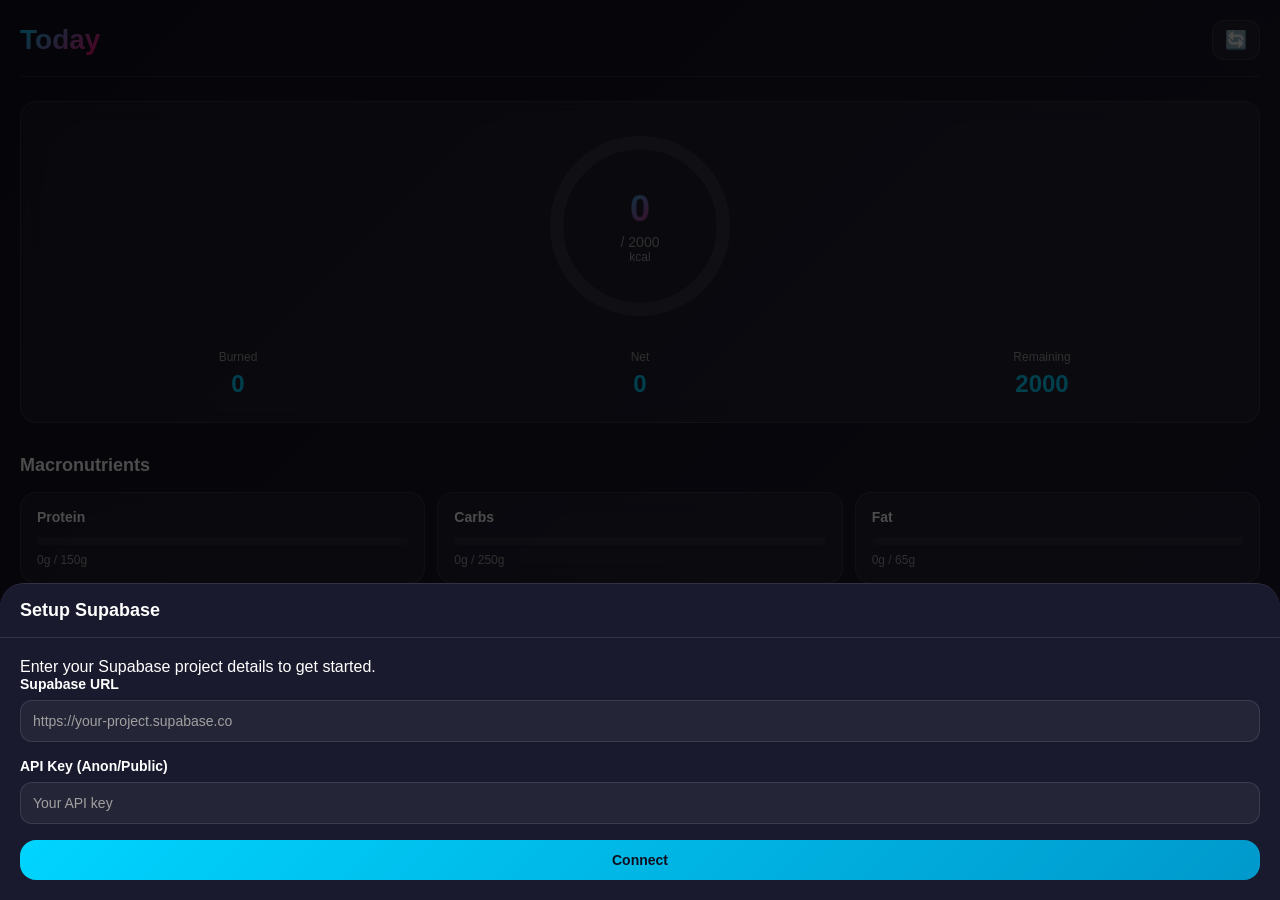
==== index.html @ e27131b3 "Intial CutLog commit" ====
<!DOCTYPE html>
<html lang="en">
<head>
    <meta charset="UTF-8">
    <meta name="viewport" content="width=device-width, initial-scale=1.0">
    <meta name="theme-color" content="#1a1a2e">
    <meta name="description" content="CutLog - Track calories, workouts, and body metrics with precision">
    <meta name="apple-mobile-web-app-capable" content="yes">
    <meta name="apple-mobile-web-app-status-bar-style" content="black-translucent">
    <meta name="apple-mobile-web-app-title" content="CutLog">
    
    <link rel="manifest" href="/manifest.json">
    <link rel="icon" type="image/x-icon" href="/assets/icons/favicon.ico">
    <link rel="apple-touch-icon" href="/assets/icons/apple-touch-icon.png">
    <link rel="stylesheet" href="/styles.css">
    
    <title>CutLog - Fitness Tracking</title>
</head>
<body>
    <div id="app" class="app-container">
        <!-- Navigation -->
        <nav class="bottom-nav">
            <button class="nav-btn active" data-page="today" aria-label="Today">
                <span class="nav-icon">📊</span>
                <span class="nav-label">Today</span>
            </button>
            <button class="nav-btn" data-page="log" aria-label="Log">
                <span class="nav-icon">➕</span>
                <span class="nav-label">Log</span>
            </button>
            <button class="nav-btn" data-page="food" aria-label="Food Library">
                <span class="nav-icon">🍎</span>
                <span class="nav-label">Food</span>
            </button>
            <button class="nav-btn" data-page="workouts" aria-label="Workouts">
                <span class="nav-icon">💪</span>
                <span class="nav-label">Workouts</span>
            </button>
            <button class="nav-btn" data-page="progress" aria-label="Progress">
                <span class="nav-icon">📈</span>
                <span class="nav-label">Progress</span>
            </button>
            <button class="nav-btn" data-page="settings" aria-label="Settings">
                <span class="nav-icon">⚙️</span>
                <span class="nav-label">Settings</span>
            </button>
        </nav>

        <!-- Main Content -->
        <main class="main-content">
            <!-- Today Page -->
            <section id="today-page" class="page active">
                <div class="page-header">
                    <h1 id="today-date" class="page-title">Today</h1>
                    <button id="sync-btn" class="sync-btn" aria-label="Sync" title="Sync with server">🔄</button>
                </div>

                <!-- Calorie Ring -->
                <div class="calorie-ring-container">
                    <div class="calorie-ring">
                        <svg viewBox="0 0 120 120" class="ring-svg">
                            <circle cx="60" cy="60" r="50" class="ring-background"></circle>
                            <circle id="calorie-ring-fill" cx="60" cy="60" r="50" class="ring-fill"></circle>
                        </svg>
                        <div class="ring-text">
                            <div id="ring-consumed" class="ring-value">0</div>
                            <div class="ring-label">/ <span id="ring-goal">2000</span></div>
                            <div class="ring-unit">kcal</div>
                        </div>
                    </div>
                    <div class="calories-info">
                        <div class="info-item">
                            <span class="info-label">Burned</span>
                            <span id="calories-burned" class="info-value">0</span>
                        </div>
                        <div class="info-item">
                            <span class="info-label">Net</span>
                            <span id="net-calories" class="info-value">0</span>
                        </div>
                        <div class="info-item">
                            <span class="info-label">Remaining</span>
                            <span id="remaining-calories" class="info-value">2000</span>
                        </div>
                    </div>
                </div>

                <!-- Macro Progress -->
                <div class="macros-section">
                    <h2 class="section-title">Macronutrients</h2>
                    <div class="macros-grid">
                        <div class="macro-card">
                            <div class="macro-name">Protein</div>
                            <div class="macro-bar">
                                <div id="protein-bar" class="macro-fill" style="--macro-color: #FF6B6B; width: 0%"></div>
                            </div>
                            <div class="macro-text">
                                <span id="protein-current">0</span>g / <span id="protein-goal">150</span>g
                            </div>
                        </div>
                        <div class="macro-card">
                            <div class="macro-name">Carbs</div>
                            <div class="macro-bar">
                                <div id="carbs-bar" class="macro-fill" style="--macro-color: #4ECDC4; width: 0%"></div>
                            </div>
                            <div class="macro-text">
                                <span id="carbs-current">0</span>g / <span id="carbs-goal">250</span>g
                            </div>
                        </div>
                        <div class="macro-card">
                            <div class="macro-name">Fat</div>
                            <div class="macro-bar">
                                <div id="fat-bar" class="macro-fill" style="--macro-color: #FFE66D; width: 0%"></div>
                            </div>
                            <div class="macro-text">
                                <span id="fat-current">0</span>g / <span id="fat-goal">65</span>g
                            </div>
                        </div>
                    </div>
                </div>

                <!-- Food Log -->
                <div class="logs-section">
                    <div class="section-header">
                        <h2 class="section-title">Food Log</h2>
                        <button class="btn-secondary" id="add-food-btn">+ Add Food</button>
                    </div>
                    <div id="food-logs-container" class="logs-container">
                        <p class="empty-state">No food logged yet</p>
                    </div>
                </div>

                <!-- Workout Log -->
                <div class="logs-section">
                    <div class="section-header">
                        <h2 class="section-title">Workout Log</h2>
                        <button class="btn-secondary" id="add-workout-btn">+ Log Workout</button>
                    </div>
                    <div id="workout-logs-container" class="logs-container">
                        <p class="empty-state">No workouts logged yet</p>
                    </div>
                </div>
            </section>

            <!-- Log Page -->
            <section id="log-page" class="page">
                <div class="page-header">
                    <h1 class="page-title">Log Entry</h1>
                </div>

                <div class="log-tabs">
                    <button class="tab-btn active" data-tab="food-log">Food</button>
                    <button class="tab-btn" data-tab="workout-log">Workout</button>
                </div>

                <!-- Food Log Tab -->
                <div id="food-log" class="tab-content active">
                    <form id="food-log-form" class="form">
                        <div class="form-group">
                            <label for="log-food-select">Select Food</label>
                            <button type="button" id="food-search-btn" class="btn-primary">Search & Select</button>
                        </div>
                        <div id="selected-food-info" style="display: none;" class="food-info-card">
                            <div id="selected-food-name"></div>
                            <div id="selected-food-unit"></div>
                        </div>
                        <div class="form-group">
                            <label for="log-food-quantity">Quantity</label>
                            <input type="number" id="log-food-quantity" step="0.1" placeholder="e.g., 100" required>
                        </div>
                        <div class="form-group">
                            <label for="log-meal-type">Meal Type</label>
                            <select id="log-meal-type" required>
                                <option value="breakfast">Breakfast</option>
                                <option value="lunch">Lunch</option>
                                <option value="snack">Snack</option>
                                <option value="dinner">Dinner</option>
                            </select>
                        </div>
                        <div class="form-group">
                            <label for="log-food-date">Date</label>
                            <input type="date" id="log-food-date" required>
                        </div>
                        <button type="submit" class="btn-primary">Log Food</button>
                    </form>
                </div>

                <!-- Workout Log Tab -->
                <div id="workout-log" class="tab-content">
                    <form id="workout-log-form" class="form">
                        <div class="form-group">
                            <label for="log-workout-type">Workout Type</label>
                            <select id="log-workout-type" required>
                                <option value="">Select Type</option>
                                <option value="gym">Gym</option>
                                <option value="running">Running</option>
                                <option value="cardio">Cardio</option>
                            </select>
                        </div>
                        <div class="form-group" id="gym-subtype-group" style="display: none;">
                            <label for="log-gym-subtype">Gym Type</label>
                            <select id="log-gym-subtype">
                                <option value="push">Push</option>
                                <option value="pull">Pull</option>
                                <option value="legs">Legs</option>
                                <option value="upper">Upper</option>
                                <option value="lower">Lower</option>
                                <option value="full">Full Body</option>
                                <option value="core">Core</option>
                            </select>
                        </div>
                        <div class="form-group" id="running-distance-group" style="display: none;">
                            <label for="log-running-distance">Distance (km)</label>
                            <input type="number" id="log-running-distance" step="0.1" placeholder="e.g., 5">
                        </div>
                        <div class="form-group" id="cardio-type-group" style="display: none;">
                            <label for="log-cardio-type">Cardio Type</label>
                            <select id="log-cardio-type">
                                <option value="treadmill">Treadmill</option>
                                <option value="cycling">Cycling</option>
                                <option value="sports">Sports</option>
                                <option value="walking">Walking</option>
                            </select>
                        </div>
                        <div class="form-group">
                            <label for="log-workout-duration">Duration (minutes)</label>
                            <input type="number" id="log-workout-duration" min="1" placeholder="e.g., 60" required>
                        </div>
                        <div class="form-group">
                            <label for="log-workout-calories">Calories Burned (optional)</label>
                            <input type="number" id="log-workout-calories" step="1" placeholder="Leave blank for estimate">
                            <small class="form-hint">Leave empty to auto-estimate</small>
                        </div>
                        <div class="form-group">
                            <label for="log-workout-date">Date</label>
                            <input type="date" id="log-workout-date" required>
                        </div>
                        <div class="form-group">
                            <label for="log-workout-notes">Notes (optional)</label>
                            <textarea id="log-workout-notes" placeholder="Add notes..."></textarea>
                        </div>
                        <button type="submit" class="btn-primary">Log Workout</button>
                    </form>
                </div>
            </section>

            <!-- Food Library Page -->
            <section id="food-page" class="page">
                <div class="page-header">
                    <h1 class="page-title">Food Library</h1>
                </div>

                <div class="food-actions">
                    <input type="text" id="food-search" class="search-input" placeholder="Search foods...">
                    <select id="food-category-filter" class="filter-select">
                        <option value="">All Categories</option>
                    </select>
                    <button class="btn-secondary" id="add-food-item-btn">+ Add Food</button>
                    <button class="btn-secondary" id="import-csv-btn">📥 Import CSV</button>
                </div>

                <div id="food-library-container" class="food-library">
                    <p class="empty-state">No foods found</p>
                </div>
            </section>

            <!-- Workouts Page -->
            <section id="workouts-page" class="page">
                <div class="page-header">
                    <h1 class="page-title">Workout History</h1>
                </div>

                <div class="workout-filters">
                    <input type="date" id="workout-date-filter" class="date-input">
                    <select id="workout-type-filter" class="filter-select">
                        <option value="">All Types</option>
                        <option value="gym">Gym</option>
                        <option value="running">Running</option>
                        <option value="cardio">Cardio</option>
                    </select>
                </div>

                <div id="workout-history-container" class="logs-container">
                    <p class="empty-state">No workouts found</p>
                </div>
            </section>

            <!-- Progress Page -->
            <section id="progress-page" class="page">
                <div class="page-header">
                    <h1 class="page-title">Progress</h1>
                </div>

                <div class="tabs">
                    <button class="tab-btn active" data-tab="weight-tab">Weight</button>
                    <button class="tab-btn" data-tab="metrics-tab">Metrics</button>
                    <button class="tab-btn" data-tab="stats-tab">Stats</button>
                </div>

                <!-- Weight Tab -->
                <div id="weight-tab" class="tab-content active">
                    <div class="metrics-form">
                        <h3>Log Weight</h3>
                        <input type="date" id="weight-date" required>
                        <input type="number" id="weight-value" step="0.1" placeholder="Weight (kg)" required>
                        <button class="btn-primary" id="log-weight-btn">Log Weight</button>
                    </div>
                    <div id="weight-chart-container" style="margin-top: 20px;">
                        <canvas id="weight-chart"></canvas>
                    </div>
                    <div id="weight-stats" class="stats-grid"></div>
                </div>

                <!-- Metrics Tab -->
                <div id="metrics-tab" class="tab-content">
                    <div class="metrics-form">
                        <h3>Log Waist</h3>
                        <input type="date" id="waist-date" required>
                        <input type="number" id="waist-value" step="0.1" placeholder="Waist (cm)" required>
                        <button class="btn-primary" id="log-waist-btn">Log Waist</button>
                    </div>
                    <div id="waist-chart-container" style="margin-top: 20px;">
                        <canvas id="waist-chart"></canvas>
                    </div>
                    <div id="waist-stats" class="stats-grid"></div>
                </div>

                <!-- Stats Tab -->
                <div id="stats-tab" class="tab-content">
                    <div class="stats-summary">
                        <div id="overall-stats" class="stats-grid"></div>
                    </div>
                </div>
            </section>

            <!-- Settings Page -->
            <section id="settings-page" class="page">
                <div class="page-header">
                    <h1 class="page-title">Settings</h1>
                </div>

                <div class="settings-sections">
                    <!-- Profile Section -->
                    <div class="settings-section">
                        <h2 class="section-title">Profile</h2>
                        <form id="profile-form" class="form">
                            <div class="form-group">
                                <label for="profile-age">Age</label>
                                <input type="number" id="profile-age" min="1" max="150" required>
                            </div>
                            <div class="form-group">
                                <label for="profile-gender">Gender</label>
                                <select id="profile-gender" required>
                                    <option value="male">Male</option>
                                    <option value="female">Female</option>
                                    <option value="other">Other</option>
                                </select>
                            </div>
                            <div class="form-group">
                                <label for="profile-height">Height (cm)</label>
                                <input type="number" id="profile-height" step="0.1" required>
                            </div>
                            <div class="form-group">
                                <label for="profile-weight">Weight (kg)</label>
                                <input type="number" id="profile-weight" step="0.1" required>
                            </div>
                            <div class="form-group">
                                <label for="profile-activity">Activity Level</label>
                                <select id="profile-activity" required>
                                    <option value="sedentary">Sedentary (little or no exercise)</option>
                                    <option value="light">Light (1-3 days/week)</option>
                                    <option value="moderate">Moderate (3-5 days/week)</option>
                                    <option value="active">Active (6-7 days/week)</option>
                                    <option value="veryactive">Very Active (intense daily)</option>
                                </select>
                            </div>
                            <div class="form-group">
                                <label for="profile-target-weight">Target Weight (kg)</label>
                                <input type="number" id="profile-target-weight" step="0.1" required>
                            </div>
                            <button type="submit" class="btn-primary">Save Profile</button>
                        </form>
                    </div>

                    <!-- Goals Section -->
                    <div class="settings-section">
                        <h2 class="section-title">Calorie & Macro Goals</h2>
                        <div id="bmr-tdee-info" class="info-card"></div>
                        <form id="goals-form" class="form">
                            <div class="form-group">
                                <label for="goal-calorie">Daily Calorie Goal</label>
                                <input type="number" id="goal-calorie" min="500" required>
                            </div>
                            <div class="form-group">
                                <label for="goal-protein">Protein Goal (g)</label>
                                <input type="number" id="goal-protein" min="0" required>
                            </div>
                            <div class="form-group">
                                <label for="goal-carbs">Carbs Goal (g)</label>
                                <input type="number" id="goal-carbs" min="0" required>
                            </div>
                            <div class="form-group">
                                <label for="goal-fat">Fat Goal (g)</label>
                                <input type="number" id="goal-fat" min="0" required>
                            </div>
                            <button type="submit" class="btn-primary">Save Goals</button>
                        </form>
                    </div>

                    <!-- Data Management -->
                    <div class="settings-section">
                        <h2 class="section-title">Data Management</h2>
                        <div class="action-group">
                            <button class="btn-secondary" id="export-json-btn">📥 Export as JSON</button>
                            <button class="btn-secondary" id="export-csv-btn">📥 Export as CSV</button>
                            <button class="btn-secondary" id="clear-data-btn">🗑️ Clear All Data</button>
                        </div>
                    </div>

                    <!-- App Info -->
                    <div class="settings-section">
                        <h2 class="section-title">About</h2>
                        <div class="info-card">
                            <p><strong>CutLog v1.0</strong></p>
                            <p>Track calories, workouts, and body metrics with precision.</p>
                            <p>Last synced: <span id="last-sync-time">Never</span></p>
                            <p>Storage: <span id="storage-status">Online</span></p>
                        </div>
                    </div>
                </div>
            </section>
        </main>
    </div>

    <!-- Modals -->
    <div id="food-search-modal" class="modal" style="display: none;">
        <div class="modal-content">
            <div class="modal-header">
                <h2>Search Food Library</h2>
                <button class="modal-close">&times;</button>
            </div>
            <div class="modal-body">
                <input type="text" id="modal-food-search" class="search-input" placeholder="Search foods...">
                <select id="modal-food-category" class="filter-select">
                    <option value="">All Categories</option>
                </select>
                <div id="modal-food-results" class="food-list"></div>
            </div>
        </div>
    </div>

    <div id="add-food-modal" class="modal" style="display: none;">
        <div class="modal-content">
            <div class="modal-header">
                <h2>Add New Food</h2>
                <button class="modal-close">&times;</button>
            </div>
            <div class="modal-body">
                <form id="add-food-form" class="form">
                    <div class="form-group">
                        <label for="add-food-name">Food Name</label>
                        <input type="text" id="add-food-name" required>
                    </div>
                    <div class="form-group">
                        <label for="add-food-category">Category</label>
                        <input type="text" id="add-food-category" placeholder="e.g., Dairy">
                    </div>
                    <div class="form-group">
                        <label for="add-food-unit">Unit Type</label>
                        <select id="add-food-unit" required>
                            <option value="g">Grams (g)</option>
                            <option value="ml">Milliliters (ml)</option>
                            <option value="piece">Piece</option>
                        </select>
                    </div>
                    <div class="form-group">
                        <label for="add-food-base-value">Base Unit Value</label>
                        <input type="number" id="add-food-base-value" step="1" value="100" required>
                    </div>
                    <div class="form-group">
                        <label for="add-food-calories">Calories</label>
                        <input type="number" id="add-food-calories" step="0.1" required>
                    </div>
                    <div class="form-group">
                        <label for="add-food-protein">Protein (g)</label>
                        <input type="number" id="add-food-protein" step="0.1" required>
                    </div>
                    <div class="form-group">
                        <label for="add-food-carbs">Carbs (g)</label>
                        <input type="number" id="add-food-carbs" step="0.1" required>
                    </div>
                    <div class="form-group">
                        <label for="add-food-fat">Fat (g)</label>
                        <input type="number" id="add-food-fat" step="0.1" required>
                    </div>
                    <button type="submit" class="btn-primary">Add Food</button>
                </form>
            </div>
        </div>
    </div>

    <div id="edit-food-modal" class="modal" style="display: none;">
        <div class="modal-content">
            <div class="modal-header">
                <h2>Edit Food</h2>
                <button class="modal-close">&times;</button>
            </div>
            <div class="modal-body">
                <form id="edit-food-form" class="form">
                    <input type="hidden" id="edit-food-id">
                    <div class="form-group">
                        <label for="edit-food-name">Food Name</label>
                        <input type="text" id="edit-food-name" required>
                    </div>
                    <div class="form-group">
                        <label for="edit-food-category">Category</label>
                        <input type="text" id="edit-food-category" required>
                    </div>
                    <div class="form-group">
                        <label for="edit-food-calories">Calories</label>
                        <input type="number" id="edit-food-calories" step="0.1" required>
                    </div>
                    <div class="form-group">
                        <label for="edit-food-protein">Protein (g)</label>
                        <input type="number" id="edit-food-protein" step="0.1" required>
                    </div>
                    <div class="form-group">
                        <label for="edit-food-carbs">Carbs (g)</label>
                        <input type="number" id="edit-food-carbs" step="0.1" required>
                    </div>
                    <div class="form-group">
                        <label for="edit-food-fat">Fat (g)</label>
                        <input type="number" id="edit-food-fat" step="0.1" required>
                    </div>
                    <button type="submit" class="btn-primary">Update Food</button>
                </form>
            </div>
        </div>
    </div>

    <div id="import-csv-modal" class="modal" style="display: none;">
        <div class="modal-content">
            <div class="modal-header">
                <h2>Import Food CSV</h2>
                <button class="modal-close">&times;</button>
            </div>
            <div class="modal-body">
                <p class="form-hint">CSV Format: name,category,unit_type,base_unit_value,calories,protein,carbs,fat</p>
                <input type="file" id="csv-file-input" accept=".csv" class="file-input">
                <div id="csv-preview" class="csv-preview"></div>
                <button id="csv-import-btn" class="btn-primary" style="display: none;">Import</button>
            </div>
        </div>
    </div>

    <div id="toast-container" class="toast-container"></div>

    <script>
        // Register service worker
        if ('serviceWorker' in navigator) {
            navigator.serviceWorker.register('/service-worker.js')
                .then(reg => console.log('Service Worker registered'))
                .catch(err => console.log('Service Worker registration failed'));
        }
    </script>
    <script src="/js/supabase.js"></script>
    <script src="/js/storage.js"></script>
    <script src="/js/macros.js"></script>
    <script src="/js/charts.js"></script>
    <script src="/js/notifications.js"></script>
    <script src="/app.js"></script>
</body>
</html>
---- styles.css ----
/* ============================================
   CutLog - Production CSS
   Modern Dark Theme with Glassmorphism
   ============================================ */

* {
    margin: 0;
    padding: 0;
    box-sizing: border-box;
}

:root {
    --primary: #00d4ff;
    --primary-dark: #0099cc;
    --secondary: #ff006e;
    --success: #00ff88;
    --warning: #ffb900;
    --danger: #ff3333;
    --dark: #0f0f1e;
    --darker: #1a1a2e;
    --card: rgba(255, 255, 255, 0.05);
    --border: rgba(255, 255, 255, 0.1);
    --text: #ffffff;
    --text-muted: #a0a0a0;
    --protein: #FF6B6B;
    --carbs: #4ECDC4;
    --fat: #FFE66D;

    --spacing: 1rem;
    --radius: 12px;
    --radius-lg: 16px;
    --shadow: 0 8px 32px rgba(0, 0, 0, 0.3);
    --shadow-sm: 0 4px 16px rgba(0, 0, 0, 0.2);

    color-scheme: dark;
}

html, body {
    width: 100%;
    height: 100%;
    font-family: -apple-system, BlinkMacSystemFont, 'Segoe UI', 'Roboto', 'Oxygen', 'Ubuntu', 'Cantarell', sans-serif;
    background: linear-gradient(135deg, var(--dark) 0%, var(--darker) 100%);
    color: var(--text);
    overflow: hidden;
}

/* ============================================
   Layout
   ============================================ */

.app-container {
    display: flex;
    flex-direction: column;
    height: 100vh;
    width: 100%;
}

.main-content {
    flex: 1;
    overflow-y: auto;
    overflow-x: hidden;
    padding-bottom: 80px;
    scroll-behavior: smooth;
}

/* Scrollbar styling */
.main-content::-webkit-scrollbar {
    width: 8px;
}

.main-content::-webkit-scrollbar-track {
    background: transparent;
}

.main-content::-webkit-scrollbar-thumb {
    background: var(--border);
    border-radius: 4px;
}

.main-content::-webkit-scrollbar-thumb:hover {
    background: rgba(255, 255, 255, 0.2);
}

/* ============================================
   Pages & Sections
   ============================================ */

.page {
    display: none;
    padding: 20px;
    animation: fadeIn 0.3s ease-in;
}

.page.active {
    display: block;
}

@keyframes fadeIn {
    from {
        opacity: 0;
        transform: translateY(10px);
    }
    to {
        opacity: 1;
        transform: translateY(0);
    }
}

.page-header {
    display: flex;
    justify-content: space-between;
    align-items: center;
    margin-bottom: 24px;
    padding-bottom: 16px;
    border-bottom: 1px solid var(--border);
}

.page-title {
    font-size: 28px;
    font-weight: 700;
    background: linear-gradient(135deg, var(--primary) 0%, var(--secondary) 100%);
    -webkit-background-clip: text;
    -webkit-text-fill-color: transparent;
    background-clip: text;
}

.sync-btn {
    background: var(--card);
    border: 1px solid var(--border);
    border-radius: var(--radius);
    color: var(--text);
    padding: 8px 12px;
    cursor: pointer;
    font-size: 18px;
    transition: all 0.3s ease;
}

.sync-btn:hover {
    background: rgba(0, 212, 255, 0.1);
    border-color: var(--primary);
}

.sync-btn.syncing {
    animation: spin 2s linear infinite;
}

@keyframes spin {
    from { transform: rotate(0deg); }
    to { transform: rotate(360deg); }
}

/* ============================================
   Cards & Containers
   ============================================ */

.section-title {
    font-size: 18px;
    font-weight: 600;
    margin-bottom: 16px;
    color: var(--text);
}

.section-header {
    display: flex;
    justify-content: space-between;
    align-items: center;
    margin-bottom: 16px;
}

.card {
    background: var(--card);
    border: 1px solid var(--border);
    border-radius: var(--radius-lg);
    padding: 16px;
    backdrop-filter: blur(10px);
    transition: all 0.3s ease;
}

.card:hover {
    background: rgba(255, 255, 255, 0.08);
    border-color: rgba(255, 255, 255, 0.2);
    transform: translateY(-2px);
}

.info-card {
    background: linear-gradient(135deg, rgba(0, 212, 255, 0.1) 0%, rgba(255, 0, 110, 0.05) 100%);
    border: 1px solid var(--border);
    border-radius: var(--radius-lg);
    padding: 16px;
    margin-bottom: 16px;
}

/* ============================================
   Calorie Ring
   ============================================ */

.calorie-ring-container {
    display: flex;
    flex-direction: column;
    align-items: center;
    gap: 24px;
    margin-bottom: 32px;
    padding: 24px;
    background: var(--card);
    border: 1px solid var(--border);
    border-radius: var(--radius-lg);
    backdrop-filter: blur(10px);
}

.calorie-ring {
    position: relative;
    width: 200px;
    height: 200px;
}

.ring-svg {
    width: 100%;
    height: 100%;
    transform: rotate(-90deg);
}

.ring-background {
    fill: none;
    stroke: var(--border);
    stroke-width: 8;
}

.ring-fill {
    fill: none;
    stroke: url(#ringGradient);
    stroke-width: 8;
    stroke-linecap: round;
    stroke-dasharray: 314;
    stroke-dashoffset: 314;
    transition: stroke-dashoffset 0.5s ease;
}

.ring-text {
    position: absolute;
    top: 50%;
    left: 50%;
    transform: translate(-50%, -50%);
    text-align: center;
}

.ring-value {
    font-size: 36px;
    font-weight: 700;
    background: linear-gradient(135deg, var(--primary) 0%, var(--secondary) 100%);
    -webkit-background-clip: text;
    -webkit-text-fill-color: transparent;
    background-clip: text;
}

.ring-label {
    font-size: 14px;
    color: var(--text-muted);
    margin-top: 4px;
}

.ring-unit {
    font-size: 12px;
    color: var(--text-muted);
}

.calories-info {
    display: grid;
    grid-template-columns: repeat(3, 1fr);
    gap: 16px;
    width: 100%;
}

.info-item {
    text-align: center;
}

.info-label {
    display: block;
    font-size: 12px;
    color: var(--text-muted);
    margin-bottom: 6px;
}

.info-value {
    display: block;
    font-size: 24px;
    font-weight: 700;
    color: var(--primary);
}

/* ============================================
   Macros Section
   ============================================ */

.macros-section {
    margin-bottom: 32px;
}

.macros-grid {
    display: grid;
    grid-template-columns: repeat(auto-fit, minmax(120px, 1fr));
    gap: 12px;
}

.macro-card {
    background: var(--card);
    border: 1px solid var(--border);
    border-radius: var(--radius-lg);
    padding: 16px;
    backdrop-filter: blur(10px);
}

.macro-name {
    font-size: 14px;
    font-weight: 600;
    margin-bottom: 12px;
    color: var(--text);
}

.macro-bar {
    width: 100%;
    height: 8px;
    background: rgba(255, 255, 255, 0.05);
    border-radius: 4px;
    overflow: hidden;
    margin-bottom: 8px;
}

.macro-fill {
    height: 100%;
    background: var(--macro-color);
    border-radius: 4px;
    transition: width 0.3s ease;
    box-shadow: 0 0 12px var(--macro-color);
}

.macro-text {
    font-size: 12px;
    color: var(--text-muted);
}

/* ============================================
   Logs Container
   ============================================ */

.logs-section {
    margin-bottom: 32px;
}

.logs-container {
    display: flex;
    flex-direction: column;
    gap: 12px;
}

.log-item {
    background: var(--card);
    border: 1px solid var(--border);
    border-radius: var(--radius-lg);
    padding: 16px;
    backdrop-filter: blur(10px);
    display: flex;
    justify-content: space-between;
    align-items: center;
    transition: all 0.3s ease;
    cursor: pointer;
}

.log-item:hover {
    background: rgba(255, 255, 255, 0.08);
    border-color: rgba(255, 255, 255, 0.2);
}

.log-item.food-log {
    border-left: 4px solid var(--primary);
}

.log-item.workout-log {
    border-left: 4px solid var(--secondary);
}

.log-item-main {
    flex: 1;
}

.log-item-title {
    font-weight: 600;
    margin-bottom: 4px;
    color: var(--text);
}

.log-item-detail {
    font-size: 12px;
    color: var(--text-muted);
}

.log-item-meta {
    display: flex;
    gap: 12px;
    align-items: center;
    text-align: right;
}

.log-item-value {
    font-weight: 600;
    font-size: 16px;
    background: linear-gradient(135deg, var(--primary) 0%, var(--secondary) 100%);
    -webkit-background-clip: text;
    -webkit-text-fill-color: transparent;
    background-clip: text;
}

.log-item-actions {
    display: flex;
    gap: 8px;
}

.btn-icon {
    background: transparent;
    border: 1px solid var(--border);
    border-radius: 6px;
    color: var(--text-muted);
    width: 36px;
    height: 36px;
    display: flex;
    align-items: center;
    justify-content: center;
    cursor: pointer;
    transition: all 0.3s ease;
    font-size: 16px;
}

.btn-icon:hover {
    background: var(--danger);
    border-color: var(--danger);
    color: white;
}

/* ============================================
   Buttons
   ============================================ */

.btn-primary {
    background: linear-gradient(135deg, var(--primary) 0%, var(--primary-dark) 100%);
    border: none;
    color: var(--dark);
    padding: 12px 24px;
    border-radius: var(--radius-lg);
    font-weight: 600;
    cursor: pointer;
    transition: all 0.3s ease;
    font-size: 14px;
}

.btn-primary:hover {
    transform: translateY(-2px);
    box-shadow: 0 8px 24px rgba(0, 212, 255, 0.3);
}

.btn-primary:active {
    transform: translateY(0);
}

.btn-secondary {
    background: var(--card);
    border: 1px solid var(--border);
    color: var(--text);
    padding: 10px 16px;
    border-radius: var(--radius-lg);
    font-weight: 600;
    cursor: pointer;
    transition: all 0.3s ease;
    font-size: 14px;
}

.btn-secondary:hover {
    background: rgba(255, 255, 255, 0.08);
    border-color: rgba(255, 255, 255, 0.2);
}

.btn-danger {
    background: var(--danger);
    border: none;
    color: white;
    padding: 10px 16px;
    border-radius: var(--radius-lg);
    font-weight: 600;
    cursor: pointer;
    transition: all 0.3s ease;
    font-size: 14px;
}

.btn-danger:hover {
    opacity: 0.8;
}

/* ============================================
   Forms
   ============================================ */

.form {
    display: flex;
    flex-direction: column;
    gap: 16px;
}

.form-group {
    display: flex;
    flex-direction: column;
    gap: 8px;
}

.form-group label {
    font-weight: 600;
    font-size: 14px;
    color: var(--text);
}

.form-group input,
.form-group select,
.form-group textarea {
    background: var(--card);
    border: 1px solid var(--border);
    color: var(--text);
    padding: 12px;
    border-radius: var(--radius);
    font-size: 14px;
    font-family: inherit;
    transition: all 0.3s ease;
}

.form-group input:focus,
.form-group select:focus,
.form-group textarea:focus {
    outline: none;
    background: rgba(255, 255, 255, 0.08);
    border-color: var(--primary);
    box-shadow: 0 0 16px rgba(0, 212, 255, 0.2);
}

.form-group input::placeholder {
    color: var(--text-muted);
}

.form-group textarea {
    resize: vertical;
    min-height: 100px;
}

.form-hint {
    font-size: 12px;
    color: var(--text-muted);
    margin-top: -6px;
}

/* ============================================
   Input Types
   ============================================ */

input[type="date"],
input[type="time"],
input[type="file"] {
    background: var(--card);
    border: 1px solid var(--border);
    color: var(--text);
    padding: 12px;
    border-radius: var(--radius);
    font-size: 14px;
    cursor: pointer;
}

input[type="date"]::placeholder,
input[type="time"]::placeholder {
    color: var(--text-muted);
}

input[type="file"] {
    padding: 8px;
}

input[type="file"]::file-selector-button {
    background: var(--primary);
    color: var(--dark);
    border: none;
    padding: 8px 16px;
    border-radius: 6px;
    font-weight: 600;
    cursor: pointer;
    margin-right: 8px;
}

/* ============================================
   Search & Filter
   ============================================ */

.search-input {
    width: 100%;
    background: var(--card);
    border: 1px solid var(--border);
    color: var(--text);
    padding: 12px;
    border-radius: var(--radius-lg);
    font-size: 14px;
    margin-bottom: 12px;
}

.search-input::placeholder {
    color: var(--text-muted);
}

.search-input:focus {
    outline: none;
    border-color: var(--primary);
    background: rgba(255, 255, 255, 0.08);
}

.filter-select {
    background: var(--card);
    border: 1px solid var(--border);
    color: var(--text);
    padding: 10px;
    border-radius: var(--radius);
    font-size: 13px;
    margin-bottom: 12px;
}

.food-actions,
.workout-filters {
    display: flex;
    flex-wrap: wrap;
    gap: 12px;
    margin-bottom: 20px;
}

.food-actions > input,
.food-actions > select,
.food-actions > button,
.workout-filters > input,
.workout-filters > select {
    flex: 1;
    min-width: 120px;
}

/* ============================================
   Food Library
   ============================================ */

.food-library {
    display: flex;
    flex-direction: column;
    gap: 12px;
}

.food-item {
    background: var(--card);
    border: 1px solid var(--border);
    border-radius: var(--radius-lg);
    padding: 16px;
    backdrop-filter: blur(10px);
    display: flex;
    justify-content: space-between;
    align-items: center;
    cursor: pointer;
    transition: all 0.3s ease;
}

.food-item:hover {
    background: rgba(255, 255, 255, 0.08);
    border-color: rgba(255, 255, 255, 0.2);
}

.food-item-info {
    flex: 1;
}

.food-item-name {
    font-weight: 600;
    margin-bottom: 4px;
    color: var(--text);
}

.food-item-meta {
    display: flex;
    gap: 16px;
    font-size: 12px;
    color: var(--text-muted);
}

.food-item-macros {
    display: flex;
    gap: 16px;
    font-size: 12px;
}

.macro-label {
    display: flex;
    flex-direction: column;
    align-items: center;
}

.macro-value {
    font-weight: 600;
    color: var(--text);
}

.food-item-actions {
    display: flex;
    gap: 8px;
}

.food-info-card {
    background: rgba(0, 212, 255, 0.1);
    border: 1px solid rgba(0, 212, 255, 0.3);
    border-radius: var(--radius-lg);
    padding: 12px;
    margin-bottom: 12px;
    font-size: 14px;
}

.food-list {
    display: flex;
    flex-direction: column;
    gap: 10px;
}

.food-list-item {
    background: rgba(255, 255, 255, 0.05);
    border: 1px solid var(--border);
    border-radius: var(--radius);
    padding: 12px;
    cursor: pointer;
    transition: all 0.2s ease;
}

.food-list-item:hover {
    background: rgba(255, 255, 255, 0.08);
    border-color: var(--primary);
}

.food-list-item-name {
    font-weight: 600;
    margin-bottom: 4px;
}

.food-list-item-detail {
    font-size: 12px;
    color: var(--text-muted);
}

/* ============================================
   Tabs
   ============================================ */

.tabs,
.log-tabs {
    display: flex;
    gap: 8px;
    border-bottom: 1px solid var(--border);
    margin-bottom: 20px;
    overflow-x: auto;
}

.tab-btn {
    background: transparent;
    border: none;
    color: var(--text-muted);
    padding: 12px 16px;
    border-bottom: 2px solid transparent;
    cursor: pointer;
    transition: all 0.3s ease;
    white-space: nowrap;
    font-weight: 600;
}

.tab-btn:hover {
    color: var(--text);
}

.tab-btn.active {
    color: var(--primary);
    border-bottom-color: var(--primary);
}

.tab-content {
    display: none;
}

.tab-content.active {
    display: block;
    animation: fadeIn 0.3s ease-in;
}

/* ============================================
   Bottom Navigation
   ============================================ */

.bottom-nav {
    display: flex;
    justify-content: space-around;
    align-items: center;
    height: 80px;
    background: var(--darker);
    border-top: 1px solid var(--border);
    position: fixed;
    bottom: 0;
    left: 0;
    right: 0;
    backdrop-filter: blur(10px);
    z-index: 1000;
}

.nav-btn {
    display: flex;
    flex-direction: column;
    align-items: center;
    justify-content: center;
    gap: 4px;
    background: transparent;
    border: none;
    color: var(--text-muted);
    cursor: pointer;
    padding: 8px 12px;
    border-radius: 8px;
    transition: all 0.3s ease;
    flex: 1;
    height: 100%;
}

.nav-btn:hover,
.nav-btn.active {
    color: var(--primary);
    background: rgba(0, 212, 255, 0.1);
}

.nav-icon {
    font-size: 24px;
}

.nav-label {
    font-size: 11px;
    font-weight: 600;
}

/* ============================================
   Modals
   ============================================ */

.modal {
    position: fixed;
    top: 0;
    left: 0;
    right: 0;
    bottom: 0;
    background: rgba(0, 0, 0, 0.7);
    display: flex;
    align-items: flex-end;
    z-index: 2000;
    animation: slideUp 0.3s ease;
}

@keyframes slideUp {
    from {
        transform: translateY(100%);
    }
    to {
        transform: translateY(0);
    }
}

.modal-content {
    width: 100%;
    max-height: 90vh;
    background: var(--darker);
    border-top: 1px solid var(--border);
    border-radius: 24px 24px 0 0;
    overflow-y: auto;
    backdrop-filter: blur(20px);
}

.modal-header {
    display: flex;
    justify-content: space-between;
    align-items: center;
    padding: 16px 20px;
    border-bottom: 1px solid var(--border);
    position: sticky;
    top: 0;
    background: var(--darker);
}

.modal-header h2 {
    font-size: 18px;
    font-weight: 700;
}

.modal-close {
    background: transparent;
    border: none;
    color: var(--text);
    font-size: 28px;
    cursor: pointer;
    padding: 0;
    width: 36px;
    height: 36px;
    display: flex;
    align-items: center;
    justify-content: center;
    transition: all 0.3s ease;
}

.modal-close:hover {
    background: var(--card);
}

.modal-body {
    padding: 20px;
}

/* ============================================
   Charts
   ============================================ */

.metrics-form {
    background: var(--card);
    border: 1px solid var(--border);
    border-radius: var(--radius-lg);
    padding: 16px;
    margin-bottom: 20px;
    display: flex;
    flex-direction: column;
    gap: 12px;
}

.metrics-form h3 {
    font-size: 16px;
    font-weight: 600;
    margin-bottom: 4px;
}

.metrics-form input {
    width: 100%;
}

canvas {
    max-width: 100%;
    height: auto;
}

.date-input {
    width: 100%;
    background: var(--card);
    border: 1px solid var(--border);
    color: var(--text);
    padding: 12px;
    border-radius: var(--radius);
    font-size: 14px;
    cursor: pointer;
}

/* ============================================
   Stats Grid
   ============================================ */

.stats-grid {
    display: grid;
    grid-template-columns: repeat(auto-fit, minmax(150px, 1fr));
    gap: 12px;
}

.stat-box {
    background: var(--card);
    border: 1px solid var(--border);
    border-radius: var(--radius-lg);
    padding: 16px;
    text-align: center;
}

.stat-label {
    font-size: 12px;
    color: var(--text-muted);
    margin-bottom: 8px;
}

.stat-value {
    font-size: 24px;
    font-weight: 700;
    background: linear-gradient(135deg, var(--primary) 0%, var(--secondary) 100%);
    -webkit-background-clip: text;
    -webkit-text-fill-color: transparent;
    background-clip: text;
}

.stat-change {
    font-size: 12px;
    margin-top: 8px;
    color: var(--success);
}

.stat-change.negative {
    color: var(--danger);
}

/* ============================================
   Settings Sections
   ============================================ */

.settings-sections {
    display: flex;
    flex-direction: column;
    gap: 24px;
}

.settings-section {
    background: var(--card);
    border: 1px solid var(--border);
    border-radius: var(--radius-lg);
    padding: 20px;
    backdrop-filter: blur(10px);
}

.action-group {
    display: grid;
    grid-template-columns: repeat(auto-fit, minmax(120px, 1fr));
    gap: 12px;
}

/* ============================================
   Toast Notifications
   ============================================ */

.toast-container {
    position: fixed;
    bottom: 100px;
    left: 20px;
    right: 20px;
    display: flex;
    flex-direction: column;
    gap: 12px;
    z-index: 3000;
}

.toast {
    background: var(--darker);
    border: 1px solid var(--border);
    border-radius: var(--radius-lg);
    padding: 16px;
    backdrop-filter: blur(10px);
    display: flex;
    align-items: center;
    gap: 12px;
    animation: slideIn 0.3s ease;
}

@keyframes slideIn {
    from {
        transform: translateX(-100%);
        opacity: 0;
    }
    to {
        transform: translateX(0);
        opacity: 1;
    }
}

.toast.success {
    border-color: var(--success);
}

.toast.error {
    border-color: var(--danger);
}

.toast.warning {
    border-color: var(--warning);
}

.toast-icon {
    font-size: 20px;
}

.toast-message {
    flex: 1;
    font-size: 14px;
}

/* ============================================
   Empty State
   ============================================ */

.empty-state {
    text-align: center;
    padding: 40px 20px;
    color: var(--text-muted);
    font-size: 14px;
}

/* ============================================
   CSV Preview
   ============================================ */

.csv-preview {
    background: var(--card);
    border: 1px solid var(--border);
    border-radius: var(--radius);
    padding: 12px;
    max-height: 300px;
    overflow-y: auto;
    margin: 16px 0;
    font-size: 12px;
    font-family: monospace;
}

.csv-row {
    padding: 8px 4px;
    border-bottom: 1px solid var(--border);
}

.csv-row:last-child {
    border-bottom: none;
}

.csv-row-valid {
    color: var(--success);
}

.csv-row-invalid {
    color: var(--danger);
}

/* ============================================
   Responsive
   ============================================ */

@media (max-width: 768px) {
    .page {
        padding: 16px;
    }

    .page-title {
        font-size: 24px;
    }

    .calorie-ring {
        width: 160px;
        height: 160px;
    }

    .ring-value {
        font-size: 28px;
    }

    .macros-grid {
        grid-template-columns: 1fr;
    }

    .calories-info {
        grid-template-columns: repeat(3, 1fr);
    }

    .stats-grid {
        grid-template-columns: repeat(2, 1fr);
    }

    .food-actions,
    .workout-filters {
        flex-direction: column;
    }

    .food-actions > input,
    .food-actions > select,
    .food-actions > button,
    .workout-filters > input,
    .workout-filters > select {
        width: 100%;
    }
}

@media (max-width: 480px) {
    .page-header {
        flex-direction: column;
        align-items: flex-start;
        gap: 12px;
    }

    .main-content {
        padding-bottom: 100px;
    }

    .bottom-nav {
        height: 100px;
    }

    .nav-label {
        font-size: 10px;
    }

    .calorie-ring-container {
        padding: 16px;
    }

    .ring-value {
        font-size: 24px;
    }

    .section-header {
        flex-direction: column;
        align-items: flex-start;
        gap: 8px;
    }

    .section-header .btn-secondary {
        width: 100%;
    }
}

/* ============================================
   Print Styles
   ============================================ */

@media print {
    .bottom-nav,
    .sync-btn,
    .food-item-actions,
    .log-item-actions {
        display: none;
    }

    .page {
        display: block !important;
        padding: 0;
    }
}
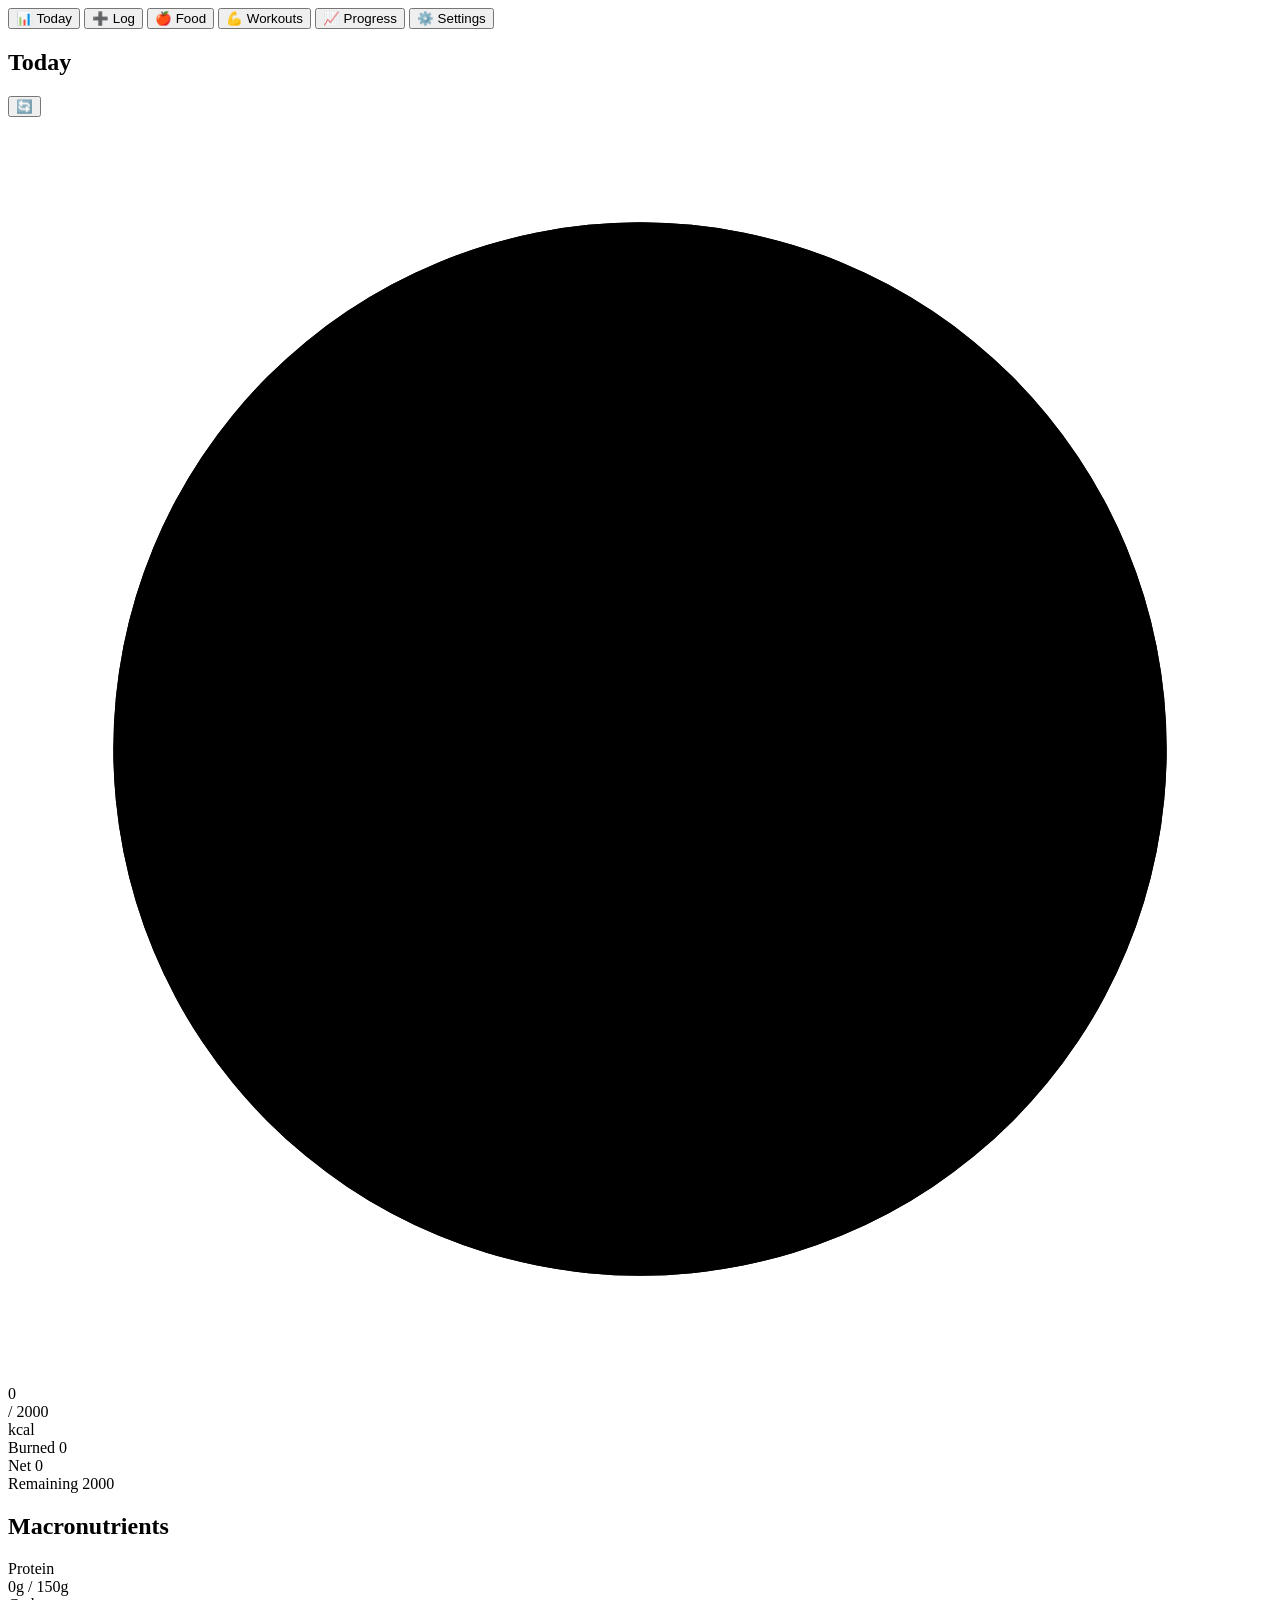
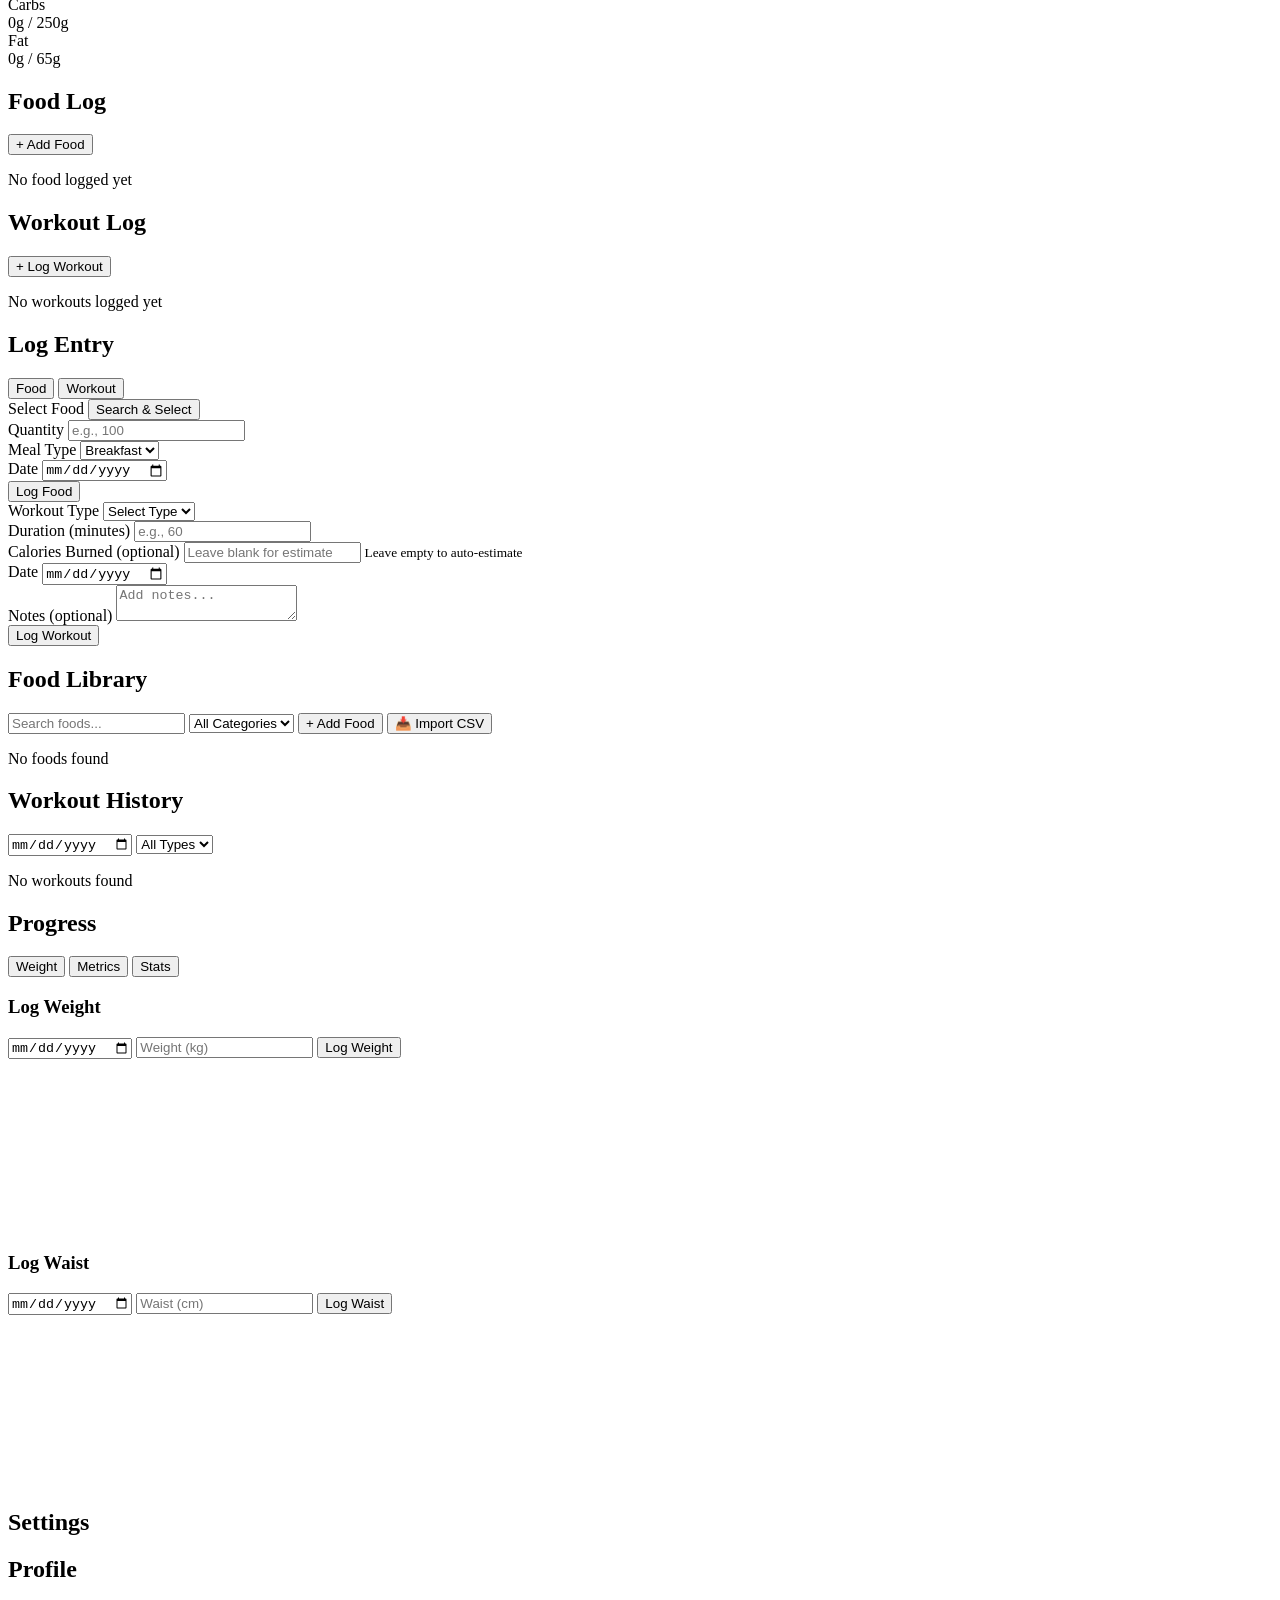
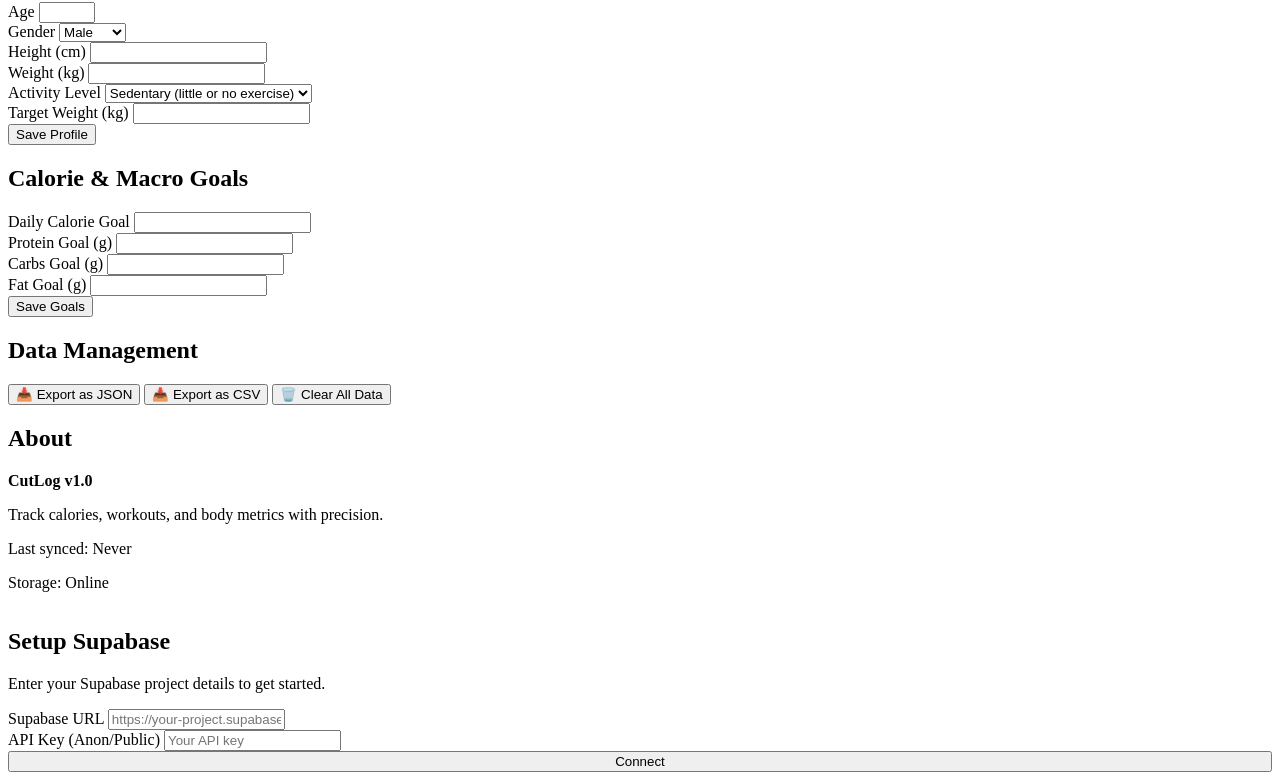
==== commit a1af0cd6: "Update asset paths in index.html" ====
--- a/index.html
+++ b/index.html
@@ -8,11 +8,13 @@
     <meta name="apple-mobile-web-app-capable" content="yes">
     <meta name="apple-mobile-web-app-status-bar-style" content="black-translucent">
     <meta name="apple-mobile-web-app-title" content="CutLog">
+    <base href="/CutLog/">
+
     
-    <link rel="manifest" href="/manifest.json">
-    <link rel="icon" type="image/x-icon" href="/assets/icons/favicon.ico">
-    <link rel="apple-touch-icon" href="/assets/icons/apple-touch-icon.png">
-    <link rel="stylesheet" href="/styles.css">
+    <link rel="manifest" href="manifest.json">
+    <link rel="icon" type="image/x-icon" href="assets/icons/favicon.ico">
+    <link rel="apple-touch-icon" href="assets/icons/apple-touch-icon.png">
+    <link rel="stylesheet" href="styles.css">
     
     <title>CutLog - Fitness Tracking</title>
 </head>
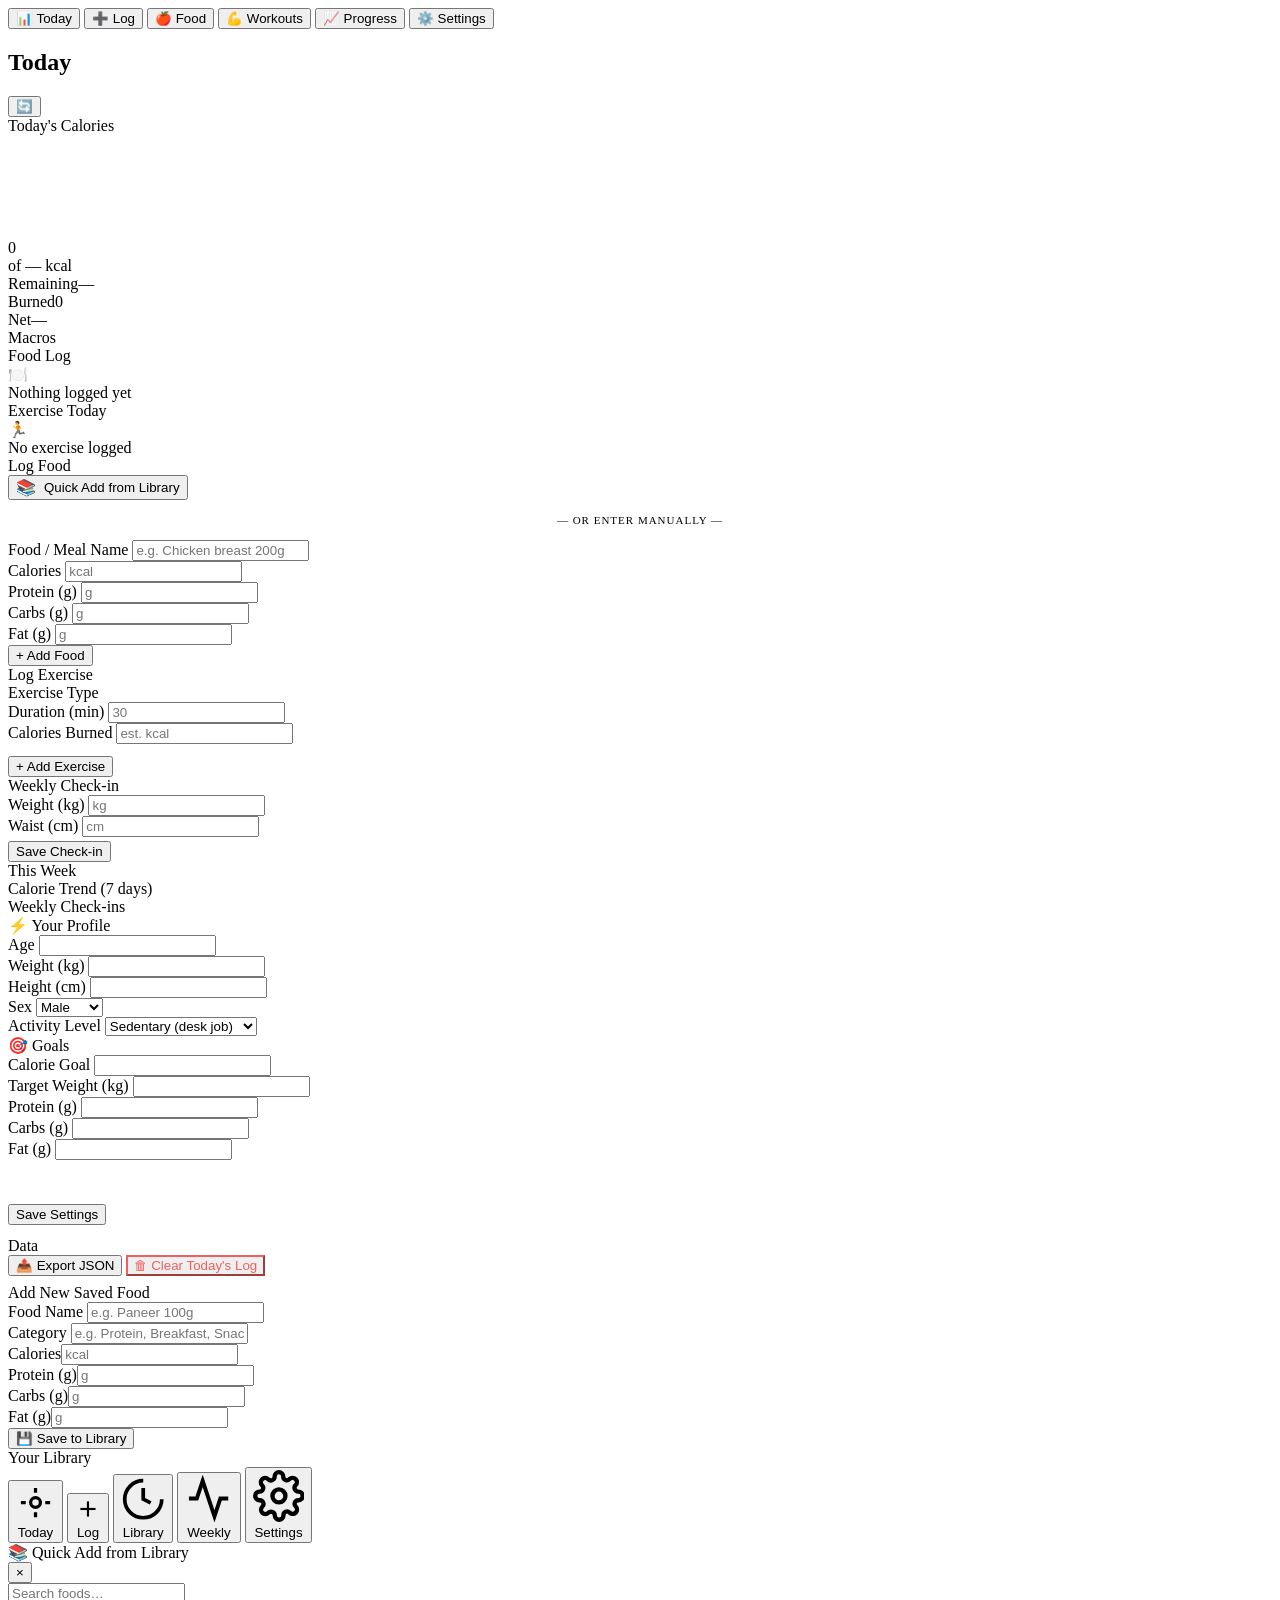
==== commit b9b9b8cd: "deploy build" ====
--- a/index.html
+++ b/index.html
@@ -3,19 +3,35 @@
 <head>
     <meta charset="UTF-8">
     <meta name="viewport" content="width=device-width, initial-scale=1.0">
+
+    <!-- Theme / App -->
     <meta name="theme-color" content="#1a1a2e">
-    <meta name="description" content="CutLog - Track calories, workouts, and body metrics with precision">
+    <meta
+        name="description"
+        content="CutLog - Track calories, workouts, and body metrics with precision"
+    >
+
+    <!-- iOS PWA Support -->
     <meta name="apple-mobile-web-app-capable" content="yes">
-    <meta name="apple-mobile-web-app-status-bar-style" content="black-translucent">
+    <meta
+        name="apple-mobile-web-app-status-bar-style"
+        content="black-translucent"
+    >
     <meta name="apple-mobile-web-app-title" content="CutLog">
+
+    <!-- GitHub Pages Base Path -->
     <base href="/CutLog/">
 
-    
+    <!-- PWA Manifest -->
     <link rel="manifest" href="manifest.json">
+
+    <!-- Icons -->
     <link rel="icon" type="image/x-icon" href="assets/icons/favicon.ico">
     <link rel="apple-touch-icon" href="assets/icons/apple-touch-icon.png">
+
+    <!-- Styles -->
     <link rel="stylesheet" href="styles.css">
-    
+
     <title>CutLog - Fitness Tracking</title>
 </head>
 <body>
@@ -57,518 +73,972 @@
                     <button id="sync-btn" class="sync-btn" aria-label="Sync" title="Sync with server">🔄</button>
                 </div>
 
-                <!-- Calorie Ring -->
-                <div class="calorie-ring-container">
-                    <div class="calorie-ring">
-                        <svg viewBox="0 0 120 120" class="ring-svg">
-                            <circle cx="60" cy="60" r="50" class="ring-background"></circle>
-                            <circle id="calorie-ring-fill" cx="60" cy="60" r="50" class="ring-fill"></circle>
+        <div id="content">
+            <!-- TODAY VIEW -->
+            <div class="view active" id="view-today">
+                <div class="card" id="calorieCard">
+                    <div class="card-title">Today's Calories</div>
+                    <div class="ring-wrap">
+                        <svg class="ring-svg" width="100" height="100" viewBox="0 0 100 100">
+                            <circle cx="50" cy="50" r="40" fill="none" stroke="var(--surface2)" stroke-width="10"/>
+                            <circle id="ringArc" cx="50" cy="50" r="40" fill="none" stroke="var(--accent)" stroke-width="10"
+                                stroke-linecap="round" stroke-dasharray="251.2" stroke-dashoffset="251.2"
+                                transform="rotate(-90 50 50)" style="transition:stroke-dashoffset 0.6s ease"/>
                         </svg>
-                        <div class="ring-text">
-                            <div id="ring-consumed" class="ring-value">0</div>
-                            <div class="ring-label">/ <span id="ring-goal">2000</span></div>
-                            <div class="ring-unit">kcal</div>
-                        </div>
-                    </div>
-                    <div class="calories-info">
-                        <div class="info-item">
-                            <span class="info-label">Burned</span>
-                            <span id="calories-burned" class="info-value">0</span>
-                        </div>
-                        <div class="info-item">
-                            <span class="info-label">Net</span>
-                            <span id="net-calories" class="info-value">0</span>
-                        </div>
-                        <div class="info-item">
-                            <span class="info-label">Remaining</span>
-                            <span id="remaining-calories" class="info-value">2000</span>
-                        </div>
-                    </div>
-                </div>
-
-                <!-- Macro Progress -->
-                <div class="macros-section">
-                    <h2 class="section-title">Macronutrients</h2>
-                    <div class="macros-grid">
-                        <div class="macro-card">
-                            <div class="macro-name">Protein</div>
-                            <div class="macro-bar">
-                                <div id="protein-bar" class="macro-fill" style="--macro-color: #FF6B6B; width: 0%"></div>
-                            </div>
-                            <div class="macro-text">
-                                <span id="protein-current">0</span>g / <span id="protein-goal">150</span>g
-                            </div>
-                        </div>
-                        <div class="macro-card">
-                            <div class="macro-name">Carbs</div>
-                            <div class="macro-bar">
-                                <div id="carbs-bar" class="macro-fill" style="--macro-color: #4ECDC4; width: 0%"></div>
-                            </div>
-                            <div class="macro-text">
-                                <span id="carbs-current">0</span>g / <span id="carbs-goal">250</span>g
-                            </div>
-                        </div>
-                        <div class="macro-card">
-                            <div class="macro-name">Fat</div>
-                            <div class="macro-bar">
-                                <div id="fat-bar" class="macro-fill" style="--macro-color: #FFE66D; width: 0%"></div>
-                            </div>
-                            <div class="macro-text">
-                                <span id="fat-current">0</span>g / <span id="fat-goal">65</span>g
-                            </div>
-                        </div>
-                    </div>
-                </div>
-
-                <!-- Food Log -->
-                <div class="logs-section">
-                    <div class="section-header">
-                        <h2 class="section-title">Food Log</h2>
-                        <button class="btn-secondary" id="add-food-btn">+ Add Food</button>
-                    </div>
-                    <div id="food-logs-container" class="logs-container">
-                        <p class="empty-state">No food logged yet</p>
-                    </div>
-                </div>
-
-                <!-- Workout Log -->
-                <div class="logs-section">
-                    <div class="section-header">
-                        <h2 class="section-title">Workout Log</h2>
-                        <button class="btn-secondary" id="add-workout-btn">+ Log Workout</button>
-                    </div>
-                    <div id="workout-logs-container" class="logs-container">
-                        <p class="empty-state">No workouts logged yet</p>
-                    </div>
-                </div>
-            </section>
-
-            <!-- Log Page -->
-            <section id="log-page" class="page">
-                <div class="page-header">
-                    <h1 class="page-title">Log Entry</h1>
-                </div>
-
-                <div class="log-tabs">
-                    <button class="tab-btn active" data-tab="food-log">Food</button>
-                    <button class="tab-btn" data-tab="workout-log">Workout</button>
-                </div>
-
-                <!-- Food Log Tab -->
-                <div id="food-log" class="tab-content active">
-                    <form id="food-log-form" class="form">
+                        <div class="ring-center">
+                            <div class="ring-cal" id="ringCalNum">0</div>
+                            <div class="ring-label">of <span id="ringGoal">—</span> kcal</div>
+                        </div>
+                        <div class="ring-stats">
+                            <div class="ring-stat"><span class="label">Remaining</span><span class="val" id="statRemain">—</span></div>
+                            <div class="ring-stat"><span class="label">Burned</span><span class="val neutral" id="statBurned">0</span></div>
+                            <div class="ring-stat"><span class="label">Net</span><span class="val" id="statNet">—</span></div>
+                        </div>
+                    </div>
+                </div>
+
+                <div class="card">
+                    <div class="card-title">Macros</div>
+                    <div class="macro-bars" id="macroBars">
+                        <!-- injected -->
+                    </div>
+                </div>
+
+                <div class="card">
+                    <div class="card-title">Food Log</div>
+                    <div id="foodLogList"><div class="empty-state"><div class="empty-icon">🍽️</div>Nothing logged yet</div></div>
+                </div>
+
+                <div class="card">
+                    <div class="card-title">Exercise Today</div>
+                    <div id="exerciseLogList"><div class="empty-state"><div class="empty-icon">🏃</div>No exercise logged</div></div>
+                </div>
+            </div>
+
+            <!-- LOG VIEW -->
+            <div class="view" id="view-log">
+                <div class="section-divider"><span>Log Food</span></div>
+                <div class="card">
+                    <button class="btn btn-ghost" style="margin-bottom:14px;display:flex;align-items:center;justify-content:center;gap:8px" onclick="openSheet()">
+                        <span style="font-size:16px">📚</span> Quick Add from Library
+                    </button>
+                    <div style="text-align:center;font-size:11px;color:var(--muted);margin-bottom:14px;letter-spacing:1px">— OR ENTER MANUALLY —</div>
+                    <div class="form-group">
+                        <label>Food / Meal Name</label>
+                        <input type="text" id="foodName" placeholder="e.g. Chicken breast 200g">
+                    </div>
+                    <div class="form-row">
                         <div class="form-group">
-                            <label for="log-food-select">Select Food</label>
-                            <button type="button" id="food-search-btn" class="btn-primary">Search & Select</button>
-                        </div>
-                        <div id="selected-food-info" style="display: none;" class="food-info-card">
-                            <div id="selected-food-name"></div>
-                            <div id="selected-food-unit"></div>
+                            <label>Calories</label>
+                            <input type="number" id="foodCal" placeholder="kcal" inputmode="decimal">
                         </div>
                         <div class="form-group">
-                            <label for="log-food-quantity">Quantity</label>
-                            <input type="number" id="log-food-quantity" step="0.1" placeholder="e.g., 100" required>
-                        </div>
+                            <label>Protein (g)</label>
+                            <input type="number" id="foodPro" placeholder="g" inputmode="decimal">
+                        </div>
+                    </div>
+                    <div class="form-row">
                         <div class="form-group">
-                            <label for="log-meal-type">Meal Type</label>
-                            <select id="log-meal-type" required>
-                                <option value="breakfast">Breakfast</option>
-                                <option value="lunch">Lunch</option>
-                                <option value="snack">Snack</option>
-                                <option value="dinner">Dinner</option>
-                            </select>
+                            <label>Carbs (g)</label>
+                            <input type="number" id="foodCarb" placeholder="g" inputmode="decimal">
                         </div>
                         <div class="form-group">
-                            <label for="log-food-date">Date</label>
-                            <input type="date" id="log-food-date" required>
-                        </div>
-                        <button type="submit" class="btn-primary">Log Food</button>
-                    </form>
-                </div>
-
-                <!-- Workout Log Tab -->
-                <div id="workout-log" class="tab-content">
-                    <form id="workout-log-form" class="form">
+                            <label>Fat (g)</label>
+                            <input type="number" id="foodFat" placeholder="g" inputmode="decimal">
+                        </div>
+                    </div>
+                    <button class="btn btn-primary" onclick="logFood()">+ Add Food</button>
+                </div>
+
+                <div class="section-divider"><span>Log Exercise</span></div>
+                <div class="card">
+                    <div class="form-group">
+                        <label>Exercise Type</label>
+                        <div class="ex-chips" id="exChips"></div>
+                    </div>
+                    <div class="form-row">
                         <div class="form-group">
-                            <label for="log-workout-type">Workout Type</label>
-                            <select id="log-workout-type" required>
-                                <option value="">Select Type</option>
-                                <option value="gym">Gym</option>
-                                <option value="running">Running</option>
-                                <option value="cardio">Cardio</option>
-                            </select>
-                        </div>
-                        <div class="form-group" id="gym-subtype-group" style="display: none;">
-                            <label for="log-gym-subtype">Gym Type</label>
-                            <select id="log-gym-subtype">
-                                <option value="push">Push</option>
-                                <option value="pull">Pull</option>
-                                <option value="legs">Legs</option>
-                                <option value="upper">Upper</option>
-                                <option value="lower">Lower</option>
-                                <option value="full">Full Body</option>
-                                <option value="core">Core</option>
-                            </select>
-                        </div>
-                        <div class="form-group" id="running-distance-group" style="display: none;">
-                            <label for="log-running-distance">Distance (km)</label>
-                            <input type="number" id="log-running-distance" step="0.1" placeholder="e.g., 5">
-                        </div>
-                        <div class="form-group" id="cardio-type-group" style="display: none;">
-                            <label for="log-cardio-type">Cardio Type</label>
-                            <select id="log-cardio-type">
-                                <option value="treadmill">Treadmill</option>
-                                <option value="cycling">Cycling</option>
-                                <option value="sports">Sports</option>
-                                <option value="walking">Walking</option>
-                            </select>
+                            <label>Duration (min)</label>
+                            <input type="number" id="exDuration" placeholder="30" inputmode="decimal">
                         </div>
                         <div class="form-group">
-                            <label for="log-workout-duration">Duration (minutes)</label>
-                            <input type="number" id="log-workout-duration" min="1" placeholder="e.g., 60" required>
-                        </div>
+                            <label>Calories Burned</label>
+                            <input type="number" id="exCal" placeholder="est. kcal" inputmode="decimal">
+                        </div>
+                    </div>
+                    <div style="font-size:11px;color:var(--muted);margin-bottom:12px;" id="exEstimate"></div>
+                    <button class="btn btn-primary" onclick="logExercise()">+ Add Exercise</button>
+                </div>
+
+                <div class="section-divider"><span>Weekly Check-in</span></div>
+                <div class="card">
+                    <div class="form-row">
                         <div class="form-group">
-                            <label for="log-workout-calories">Calories Burned (optional)</label>
-                            <input type="number" id="log-workout-calories" step="1" placeholder="Leave blank for estimate">
-                            <small class="form-hint">Leave empty to auto-estimate</small>
+                            <label>Weight (kg)</label>
+                            <input type="number" id="checkinWeight" placeholder="kg" inputmode="decimal">
                         </div>
                         <div class="form-group">
-                            <label for="log-workout-date">Date</label>
-                            <input type="date" id="log-workout-date" required>
-                        </div>
-                        <div class="form-group">
-                            <label for="log-workout-notes">Notes (optional)</label>
-                            <textarea id="log-workout-notes" placeholder="Add notes..."></textarea>
-                        </div>
-                        <button type="submit" class="btn-primary">Log Workout</button>
-                    </form>
-                </div>
-            </section>
-
-            <!-- Food Library Page -->
-            <section id="food-page" class="page">
-                <div class="page-header">
-                    <h1 class="page-title">Food Library</h1>
-                </div>
-
-                <div class="food-actions">
-                    <input type="text" id="food-search" class="search-input" placeholder="Search foods...">
-                    <select id="food-category-filter" class="filter-select">
-                        <option value="">All Categories</option>
-                    </select>
-                    <button class="btn-secondary" id="add-food-item-btn">+ Add Food</button>
-                    <button class="btn-secondary" id="import-csv-btn">📥 Import CSV</button>
-                </div>
-
-                <div id="food-library-container" class="food-library">
-                    <p class="empty-state">No foods found</p>
-                </div>
-            </section>
-
-            <!-- Workouts Page -->
-            <section id="workouts-page" class="page">
-                <div class="page-header">
-                    <h1 class="page-title">Workout History</h1>
-                </div>
-
-                <div class="workout-filters">
-                    <input type="date" id="workout-date-filter" class="date-input">
-                    <select id="workout-type-filter" class="filter-select">
-                        <option value="">All Types</option>
-                        <option value="gym">Gym</option>
-                        <option value="running">Running</option>
-                        <option value="cardio">Cardio</option>
-                    </select>
-                </div>
-
-                <div id="workout-history-container" class="logs-container">
-                    <p class="empty-state">No workouts found</p>
-                </div>
-            </section>
-
-            <!-- Progress Page -->
-            <section id="progress-page" class="page">
-                <div class="page-header">
-                    <h1 class="page-title">Progress</h1>
-                </div>
-
-                <div class="tabs">
-                    <button class="tab-btn active" data-tab="weight-tab">Weight</button>
-                    <button class="tab-btn" data-tab="metrics-tab">Metrics</button>
-                    <button class="tab-btn" data-tab="stats-tab">Stats</button>
-                </div>
-
-                <!-- Weight Tab -->
-                <div id="weight-tab" class="tab-content active">
-                    <div class="metrics-form">
-                        <h3>Log Weight</h3>
-                        <input type="date" id="weight-date" required>
-                        <input type="number" id="weight-value" step="0.1" placeholder="Weight (kg)" required>
-                        <button class="btn-primary" id="log-weight-btn">Log Weight</button>
-                    </div>
-                    <div id="weight-chart-container" style="margin-top: 20px;">
-                        <canvas id="weight-chart"></canvas>
-                    </div>
-                    <div id="weight-stats" class="stats-grid"></div>
-                </div>
-
-                <!-- Metrics Tab -->
-                <div id="metrics-tab" class="tab-content">
-                    <div class="metrics-form">
-                        <h3>Log Waist</h3>
-                        <input type="date" id="waist-date" required>
-                        <input type="number" id="waist-value" step="0.1" placeholder="Waist (cm)" required>
-                        <button class="btn-primary" id="log-waist-btn">Log Waist</button>
-                    </div>
-                    <div id="waist-chart-container" style="margin-top: 20px;">
-                        <canvas id="waist-chart"></canvas>
-                    </div>
-                    <div id="waist-stats" class="stats-grid"></div>
-                </div>
-
-                <!-- Stats Tab -->
-                <div id="stats-tab" class="tab-content">
-                    <div class="stats-summary">
-                        <div id="overall-stats" class="stats-grid"></div>
-                    </div>
-                </div>
-            </section>
-
-            <!-- Settings Page -->
-            <section id="settings-page" class="page">
-                <div class="page-header">
-                    <h1 class="page-title">Settings</h1>
-                </div>
-
-                <div class="settings-sections">
-                    <!-- Profile Section -->
+                            <label>Waist (cm)</label>
+                            <input type="number" id="checkinWaist" placeholder="cm" inputmode="decimal">
+                        </div>
+                    </div>
+                    <button class="btn btn-ghost" style="margin-top:4px" onclick="logCheckin()">Save Check-in</button>
+                </div>
+            </div>
+
+            <!-- WEEKLY VIEW -->
+            <div class="view" id="view-week">
+                <div class="card">
+                    <div class="card-title">This Week</div>
+                    <div class="stat-grid" id="weekStats"></div>
+                </div>
+
+                <div class="card">
+                    <div class="card-title">Calorie Trend (7 days)</div>
+                    <div class="mini-chart" id="weekChart"></div>
+                </div>
+
+                <div class="section-divider"><span>Weekly Check-ins</span></div>
+                <div id="checkinList"></div>
+            </div>
+
+            <!-- SETTINGS VIEW -->
+            <div class="view" id="view-settings">
+                <div class="card">
                     <div class="settings-section">
-                        <h2 class="section-title">Profile</h2>
-                        <form id="profile-form" class="form">
+                        <div class="settings-title">⚡ Your Profile</div>
+                        <div class="form-row">
                             <div class="form-group">
-                                <label for="profile-age">Age</label>
-                                <input type="number" id="profile-age" min="1" max="150" required>
+                                <label>Age</label>
+                                <input type="number" id="setAge" inputmode="decimal">
                             </div>
                             <div class="form-group">
-                                <label for="profile-gender">Gender</label>
-                                <select id="profile-gender" required>
+                                <label>Weight (kg)</label>
+                                <input type="number" id="setWeight" inputmode="decimal">
+                            </div>
+                        </div>
+                        <div class="form-row">
+                            <div class="form-group">
+                                <label>Height (cm)</label>
+                                <input type="number" id="setHeight" inputmode="decimal">
+                            </div>
+                            <div class="form-group">
+                                <label>Sex</label>
+                                <select id="setSex">
                                     <option value="male">Male</option>
                                     <option value="female">Female</option>
-                                    <option value="other">Other</option>
                                 </select>
                             </div>
+                        </div>
+                        <div class="form-group">
+                            <label>Activity Level</label>
+                            <select id="setActivity">
+                                <option value="1.2">Sedentary (desk job)</option>
+                                <option value="1.375">Light (1-3x/week)</option>
+                                <option value="1.55">Moderate (3-5x/week)</option>
+                                <option value="1.725">Active (6-7x/week)</option>
+                                <option value="1.9">Very Active (2x/day)</option>
+                            </select>
+                        </div>
+                    </div>
+
+                    <div class="settings-section">
+                        <div class="settings-title">🎯 Goals</div>
+                        <div class="form-row">
                             <div class="form-group">
-                                <label for="profile-height">Height (cm)</label>
-                                <input type="number" id="profile-height" step="0.1" required>
+                                <label>Calorie Goal</label>
+                                <input type="number" id="setCalGoal" inputmode="decimal">
                             </div>
                             <div class="form-group">
-                                <label for="profile-weight">Weight (kg)</label>
-                                <input type="number" id="profile-weight" step="0.1" required>
+                                <label>Target Weight (kg)</label>
+                                <input type="number" id="setTargetWeight" inputmode="decimal">
+                            </div>
+                        </div>
+                        <div class="form-row3">
+                            <div class="form-group">
+                                <label>Protein (g)</label>
+                                <input type="number" id="setProtein" inputmode="decimal">
                             </div>
                             <div class="form-group">
-                                <label for="profile-activity">Activity Level</label>
-                                <select id="profile-activity" required>
-                                    <option value="sedentary">Sedentary (little or no exercise)</option>
-                                    <option value="light">Light (1-3 days/week)</option>
-                                    <option value="moderate">Moderate (3-5 days/week)</option>
-                                    <option value="active">Active (6-7 days/week)</option>
-                                    <option value="veryactive">Very Active (intense daily)</option>
-                                </select>
+                                <label>Carbs (g)</label>
+                                <input type="number" id="setCarbs" inputmode="decimal">
                             </div>
                             <div class="form-group">
-                                <label for="profile-target-weight">Target Weight (kg)</label>
-                                <input type="number" id="profile-target-weight" step="0.1" required>
+                                <label>Fat (g)</label>
+                                <input type="number" id="setFat" inputmode="decimal">
                             </div>
-                            <button type="submit" class="btn-primary">Save Profile</button>
-                        </form>
-                    </div>
-
-                    <!-- Goals Section -->
-                    <div class="settings-section">
-                        <h2 class="section-title">Calorie & Macro Goals</h2>
-                        <div id="bmr-tdee-info" class="info-card"></div>
-                        <form id="goals-form" class="form">
-                            <div class="form-group">
-                                <label for="goal-calorie">Daily Calorie Goal</label>
-                                <input type="number" id="goal-calorie" min="500" required>
-                            </div>
-                            <div class="form-group">
-                                <label for="goal-protein">Protein Goal (g)</label>
-                                <input type="number" id="goal-protein" min="0" required>
-                            </div>
-                            <div class="form-group">
-                                <label for="goal-carbs">Carbs Goal (g)</label>
-                                <input type="number" id="goal-carbs" min="0" required>
-                            </div>
-                            <div class="form-group">
-                                <label for="goal-fat">Fat Goal (g)</label>
-                                <input type="number" id="goal-fat" min="0" required>
-                            </div>
-                            <button type="submit" class="btn-primary">Save Goals</button>
-                        </form>
-                    </div>
-
-                    <!-- Data Management -->
-                    <div class="settings-section">
-                        <h2 class="section-title">Data Management</h2>
-                        <div class="action-group">
-                            <button class="btn-secondary" id="export-json-btn">📥 Export as JSON</button>
-                            <button class="btn-secondary" id="export-csv-btn">📥 Export as CSV</button>
-                            <button class="btn-secondary" id="clear-data-btn">🗑️ Clear All Data</button>
-                        </div>
-                    </div>
-
-                    <!-- App Info -->
-                    <div class="settings-section">
-                        <h2 class="section-title">About</h2>
-                        <div class="info-card">
-                            <p><strong>CutLog v1.0</strong></p>
-                            <p>Track calories, workouts, and body metrics with precision.</p>
-                            <p>Last synced: <span id="last-sync-time">Never</span></p>
-                            <p>Storage: <span id="storage-status">Online</span></p>
-                        </div>
-                    </div>
-                </div>
-            </section>
-        </main>
+                        </div>
+                    </div>
+
+                    <div style="background:var(--surface2);border-radius:12px;padding:14px;margin-bottom:16px;" id="bmrDisplay"></div>
+
+                    <button class="btn btn-primary" onclick="saveSettings()">Save Settings</button>
+                </div>
+
+                <div class="card" style="margin-top:12px;">
+                    <div class="card-title">Data</div>
+                    <button class="btn btn-ghost" style="margin-bottom:8px" onclick="exportData()">📤 Export JSON</button>
+                    <button class="btn btn-ghost" style="color:#f06060;border-color:#f06060" onclick="clearToday()">🗑 Clear Today's Log</button>
+                </div>
+            </div>
+            <!-- SAVED FOODS / LIBRARY VIEW -->
+            <div class="view" id="view-foods">
+                <div class="section-divider"><span>Add New Saved Food</span></div>
+                <div class="card" id="sfFormCard">
+                    <div class="form-group">
+                        <label>Food Name</label>
+                        <input type="text" id="sfName" placeholder="e.g. Paneer 100g">
+                    </div>
+                    <div class="form-group">
+                        <label>Category</label>
+                        <input type="text" id="sfCat" placeholder="e.g. Protein, Breakfast, Snack…">
+                    </div>
+                    <div class="form-row">
+                        <div class="form-group"><label>Calories</label><input type="number" id="sfCal" placeholder="kcal" inputmode="decimal"></div>
+                        <div class="form-group"><label>Protein (g)</label><input type="number" id="sfPro" placeholder="g" inputmode="decimal"></div>
+                    </div>
+                    <div class="form-row">
+                        <div class="form-group"><label>Carbs (g)</label><input type="number" id="sfCarb" placeholder="g" inputmode="decimal"></div>
+                        <div class="form-group"><label>Fat (g)</label><input type="number" id="sfFat" placeholder="g" inputmode="decimal"></div>
+                    </div>
+                    <button class="btn btn-primary" onclick="saveSavedFood()">💾 Save to Library</button>
+                </div>
+
+                <div class="section-divider"><span>Your Library</span></div>
+                <div class="card">
+                    <div id="savedFoodsList"></div>
+                </div>
+            </div>
+        </div>
+
+        <nav id="nav">
+            <button class="nav-btn active" onclick="switchTab('today',this)">
+                <svg viewBox="0 0 24 24" fill="none" stroke="currentColor" stroke-width="2"><circle cx="12" cy="12" r="3"/><path d="M3 12h3m12 0h3M12 3v3m0 12v3"/></svg>
+                Today
+            </button>
+            <button class="nav-btn" onclick="switchTab('log',this)">
+                <svg viewBox="0 0 24 24" fill="none" stroke="currentColor" stroke-width="2"><line x1="12" y1="5" x2="12" y2="19"/><line x1="5" y1="12" x2="19" y2="12"/></svg>
+                Log
+            </button>
+            <button class="nav-btn" onclick="switchTab('foods',this)">
+                <svg viewBox="0 0 24 24" fill="none" stroke="currentColor" stroke-width="2"><path d="M12 2a10 10 0 1 0 10 10"/><path d="M12 6v6l4 2"/></svg>
+                Library
+            </button>
+            <button class="nav-btn" onclick="switchTab('week',this)">
+                <svg viewBox="0 0 24 24" fill="none" stroke="currentColor" stroke-width="2"><polyline points="22 12 18 12 15 21 9 3 6 12 2 12"/></svg>
+                Weekly
+            </button>
+            <button class="nav-btn" onclick="switchTab('settings',this)">
+                <svg viewBox="0 0 24 24" fill="none" stroke="currentColor" stroke-width="2"><circle cx="12" cy="12" r="3"/><path d="M19.4 15a1.65 1.65 0 0 0 .33 1.82l.06.06a2 2 0 0 1-2.83 2.83l-.06-.06a1.65 1.65 0 0 0-1.82-.33 1.65 1.65 0 0 0-1 1.51V21a2 2 0 0 1-4 0v-.09A1.65 1.65 0 0 0 9 19.4a1.65 1.65 0 0 0-1.82.33l-.06.06a2 2 0 0 1-2.83-2.83l.06-.06A1.65 1.65 0 0 0 4.68 15a1.65 1.65 0 0 0-1.51-1H3a2 2 0 0 1 0-4h.09A1.65 1.65 0 0 0 4.6 9a1.65 1.65 0 0 0-.33-1.82l-.06-.06a2 2 0 0 1 2.83-2.83l.06.06A1.65 1.65 0 0 0 9 4.68a1.65 1.65 0 0 0 1-1.51V3a2 2 0 0 1 4 0v.09a1.65 1.65 0 0 0 1 1.51 1.65 1.65 0 0 0 1.82-.33l.06-.06a2 2 0 0 1 2.83 2.83l-.06.06A1.65 1.65 0 0 0 19.4 9a1.65 1.65 0 0 0 1.51 1H21a2 2 0 0 1 0 4h-.09a1.65 1.65 0 0 0-1.51 1z"/></svg>
+                Settings
+            </button>
+        </nav>
     </div>
 
-    <!-- Modals -->
-    <div id="food-search-modal" class="modal" style="display: none;">
-        <div class="modal-content">
-            <div class="modal-header">
-                <h2>Search Food Library</h2>
-                <button class="modal-close">&times;</button>
-            </div>
-            <div class="modal-body">
-                <input type="text" id="modal-food-search" class="search-input" placeholder="Search foods...">
-                <select id="modal-food-category" class="filter-select">
-                    <option value="">All Categories</option>
-                </select>
-                <div id="modal-food-results" class="food-list"></div>
-            </div>
+    <!-- SAVED FOODS BOTTOM SHEET -->
+    <div id="savedFoodsSheet">
+        <div class="sheet-backdrop" onclick="closeSheet()"></div>
+        <div class="sheet-panel">
+            <div class="sheet-handle"></div>
+            <div class="sheet-header">
+                <div class="sheet-title">📚 Quick Add from Library</div>
+                <button class="sheet-close" onclick="closeSheet()">×</button>
+            </div>
+            <div class="sheet-search">
+                <input type="text" id="sheetSearch" placeholder="Search foods…" oninput="renderSheet()">
+            </div>
+            <div class="sheet-cats" id="sheetCats"></div>
+            <div class="sheet-list" id="sheetList"></div>
         </div>
     </div>
 
-    <div id="add-food-modal" class="modal" style="display: none;">
-        <div class="modal-content">
-            <div class="modal-header">
-                <h2>Add New Food</h2>
-                <button class="modal-close">&times;</button>
-            </div>
-            <div class="modal-body">
-                <form id="add-food-form" class="form">
-                    <div class="form-group">
-                        <label for="add-food-name">Food Name</label>
-                        <input type="text" id="add-food-name" required>
-                    </div>
-                    <div class="form-group">
-                        <label for="add-food-category">Category</label>
-                        <input type="text" id="add-food-category" placeholder="e.g., Dairy">
-                    </div>
-                    <div class="form-group">
-                        <label for="add-food-unit">Unit Type</label>
-                        <select id="add-food-unit" required>
-                            <option value="g">Grams (g)</option>
-                            <option value="ml">Milliliters (ml)</option>
-                            <option value="piece">Piece</option>
-                        </select>
-                    </div>
-                    <div class="form-group">
-                        <label for="add-food-base-value">Base Unit Value</label>
-                        <input type="number" id="add-food-base-value" step="1" value="100" required>
-                    </div>
-                    <div class="form-group">
-                        <label for="add-food-calories">Calories</label>
-                        <input type="number" id="add-food-calories" step="0.1" required>
-                    </div>
-                    <div class="form-group">
-                        <label for="add-food-protein">Protein (g)</label>
-                        <input type="number" id="add-food-protein" step="0.1" required>
-                    </div>
-                    <div class="form-group">
-                        <label for="add-food-carbs">Carbs (g)</label>
-                        <input type="number" id="add-food-carbs" step="0.1" required>
-                    </div>
-                    <div class="form-group">
-                        <label for="add-food-fat">Fat (g)</label>
-                        <input type="number" id="add-food-fat" step="0.1" required>
-                    </div>
-                    <button type="submit" class="btn-primary">Add Food</button>
-                </form>
-            </div>
-        </div>
-    </div>
-
-    <div id="edit-food-modal" class="modal" style="display: none;">
-        <div class="modal-content">
-            <div class="modal-header">
-                <h2>Edit Food</h2>
-                <button class="modal-close">&times;</button>
-            </div>
-            <div class="modal-body">
-                <form id="edit-food-form" class="form">
-                    <input type="hidden" id="edit-food-id">
-                    <div class="form-group">
-                        <label for="edit-food-name">Food Name</label>
-                        <input type="text" id="edit-food-name" required>
-                    </div>
-                    <div class="form-group">
-                        <label for="edit-food-category">Category</label>
-                        <input type="text" id="edit-food-category" required>
-                    </div>
-                    <div class="form-group">
-                        <label for="edit-food-calories">Calories</label>
-                        <input type="number" id="edit-food-calories" step="0.1" required>
-                    </div>
-                    <div class="form-group">
-                        <label for="edit-food-protein">Protein (g)</label>
-                        <input type="number" id="edit-food-protein" step="0.1" required>
-                    </div>
-                    <div class="form-group">
-                        <label for="edit-food-carbs">Carbs (g)</label>
-                        <input type="number" id="edit-food-carbs" step="0.1" required>
-                    </div>
-                    <div class="form-group">
-                        <label for="edit-food-fat">Fat (g)</label>
-                        <input type="number" id="edit-food-fat" step="0.1" required>
-                    </div>
-                    <button type="submit" class="btn-primary">Update Food</button>
-                </form>
-            </div>
-        </div>
-    </div>
-
-    <div id="import-csv-modal" class="modal" style="display: none;">
-        <div class="modal-content">
-            <div class="modal-header">
-                <h2>Import Food CSV</h2>
-                <button class="modal-close">&times;</button>
-            </div>
-            <div class="modal-body">
-                <p class="form-hint">CSV Format: name,category,unit_type,base_unit_value,calories,protein,carbs,fat</p>
-                <input type="file" id="csv-file-input" accept=".csv" class="file-input">
-                <div id="csv-preview" class="csv-preview"></div>
-                <button id="csv-import-btn" class="btn-primary" style="display: none;">Import</button>
-            </div>
-        </div>
-    </div>
-
-    <div id="toast-container" class="toast-container"></div>
+    <div id="toast"></div>
 
     <script>
-        // Register service worker
-        if ('serviceWorker' in navigator) {
-            navigator.serviceWorker.register('/service-worker.js')
-                .then(reg => console.log('Service Worker registered'))
-                .catch(err => console.log('Service Worker registration failed'));
+    // ─── STATE ───────────────────────────────────────────────────────
+    const STORAGE_KEY = 'cutlog_v2';
+    let state = loadState();
+
+    function defaultState() {
+        return {
+            profile: { age: 25, weight: 75, height: 175, sex: 'male', activity: 1.55 },
+            goals: { calories: 1800, protein: 150, carbs: 180, fat: 60, targetWeight: 70 },
+            logs: {},       // { "YYYY-MM-DD": { foods: [], exercises: [] } }
+            checkins: [],   // [{ date, weight, waist }]
+            savedFoods: [], // [{ id, name, cat, cal, pro, carb, fat }]
+            setupDone: false
+        };
+    }
+
+    function loadState() {
+        try {
+            const s = localStorage.getItem(STORAGE_KEY);
+            return s ? { ...defaultState(), ...JSON.parse(s) } : defaultState();
+        } catch { return defaultState(); }
+    }
+
+    function saveState() {
+        localStorage.setItem(STORAGE_KEY, JSON.stringify(state));
+    }
+
+    function todayKey() {
+        return new Date().toISOString().split('T')[0];
+    }
+
+    function getTodayLog() {
+        const k = todayKey();
+        if (!state.logs[k]) state.logs[k] = { foods: [], exercises: [] };
+        return state.logs[k];
+    }
+
+    // ─── BMR ─────────────────────────────────────────────────────────
+    function calcBMR(p) {
+        // Mifflin-St Jeor
+        const base = p.sex === 'male'
+            ? 10 * p.weight + 6.25 * p.height - 5 * p.age + 5
+            : 10 * p.weight + 6.25 * p.height - 5 * p.age - 161;
+        return Math.round(base);
+    }
+
+    function calcTDEE(p) {
+        return Math.round(calcBMR(p) * p.activity);
+    }
+
+    // ─── EXERCISE CALORIE ESTIMATES (kcal/min @ 75kg, rough) ─────────
+    const EXERCISES = [
+        { id: 'walk', label: '🚶 Walk', met: 3.5 },
+        { id: 'run', label: '🏃 Run', met: 9.8 },
+        { id: 'cycle', label: '🚴 Cycle', met: 7.5 },
+        { id: 'swim', label: '🏊 Swim', met: 7.0 },
+        { id: 'hiit', label: '🔥 HIIT', met: 10.0 },
+        { id: 'lift', label: '🏋️ Weights', met: 5.0 },
+        { id: 'yoga', label: '🧘 Yoga', met: 2.5 },
+        { id: 'sports', label: '⚽ Sports', met: 8.0 },
+    ];
+
+    let selectedExercise = null;
+
+    function buildExChips() {
+        const wrap = document.getElementById('exChips');
+        wrap.innerHTML = EXERCISES.map(e =>
+            `<div class="ex-chip" data-id="${e.id}" onclick="selectExercise('${e.id}')">${e.label}</div>`
+        ).join('');
+    }
+
+    function selectExercise(id) {
+        selectedExercise = id;
+        document.querySelectorAll('.ex-chip').forEach(c => {
+            c.classList.toggle('selected', c.dataset.id === id);
+        });
+        estimateExerciseCal();
+    }
+
+    function estimateExerciseCal() {
+        if (!selectedExercise) return;
+        const ex = EXERCISES.find(e => e.id === selectedExercise);
+        const dur = parseFloat(document.getElementById('exDuration').value) || 0;
+        if (!dur) { document.getElementById('exEstimate').textContent = ''; return; }
+        const w = state.profile.weight || 75;
+        const est = Math.round((ex.met * 3.5 * w / 200) * dur);
+        document.getElementById('exEstimate').textContent = `Estimated: ~${est} kcal`;
+        document.getElementById('exCal').value = est;
+    }
+
+    document.getElementById('exDuration').addEventListener('input', estimateExerciseCal);
+
+    // ─── LOG FOOD ────────────────────────────────────────────────────
+    function logFood() {
+        const name = document.getElementById('foodName').value.trim();
+        const cal = parseFloat(document.getElementById('foodCal').value) || 0;
+        const pro = parseFloat(document.getElementById('foodPro').value) || 0;
+        const carb = parseFloat(document.getElementById('foodCarb').value) || 0;
+        const fat = parseFloat(document.getElementById('foodFat').value) || 0;
+
+        if (!name || !cal) { toast('Add a name and calories'); return; }
+
+        getTodayLog().foods.push({ name, cal, pro, carb, fat, time: Date.now() });
+        saveState();
+
+        // clear
+        ['foodName','foodCal','foodPro','foodCarb','foodFat'].forEach(id => document.getElementById(id).value = '');
+        toast('Food logged ✓');
+        renderToday();
+    }
+
+    function logExercise() {
+        if (!selectedExercise) { toast('Select an exercise type'); return; }
+        const ex = EXERCISES.find(e => e.id === selectedExercise);
+        const dur = parseFloat(document.getElementById('exDuration').value) || 0;
+        const cal = parseFloat(document.getElementById('exCal').value) || 0;
+        if (!dur) { toast('Enter duration'); return; }
+
+        getTodayLog().exercises.push({ id: selectedExercise, label: ex.label, dur, cal, time: Date.now() });
+        saveState();
+        document.getElementById('exDuration').value = '';
+        document.getElementById('exCal').value = '';
+        document.getElementById('exEstimate').textContent = '';
+        selectedExercise = null;
+        document.querySelectorAll('.ex-chip').forEach(c => c.classList.remove('selected'));
+        toast('Exercise logged ✓');
+        renderToday();
+    }
+
+    function logCheckin() {
+        const weight = parseFloat(document.getElementById('checkinWeight').value);
+        const waist = parseFloat(document.getElementById('checkinWaist').value);
+        if (!weight) { toast('Enter weight'); return; }
+
+        const today = todayKey();
+        // Update or add
+        const existing = state.checkins.findIndex(c => c.date === today);
+        const entry = { date: today, weight, waist: waist || null };
+        if (existing >= 0) state.checkins[existing] = entry;
+        else state.checkins.push(entry);
+
+        // update profile weight
+        state.profile.weight = weight;
+        saveState();
+        document.getElementById('checkinWeight').value = '';
+        document.getElementById('checkinWaist').value = '';
+        toast('Check-in saved ✓');
+        renderWeekly();
+    }
+
+    function deleteFood(idx) {
+        getTodayLog().foods.splice(idx, 1);
+        saveState();
+        renderToday();
+    }
+
+    // ─── RENDER TODAY ────────────────────────────────────────────────
+    function renderToday() {
+        const log = getTodayLog();
+        const g = state.goals;
+
+        const totals = log.foods.reduce((acc, f) => {
+            acc.cal += f.cal; acc.pro += f.pro; acc.carb += f.carb; acc.fat += f.fat;
+            return acc;
+        }, { cal: 0, pro: 0, carb: 0, fat: 0 });
+
+        const burnedCal = log.exercises.reduce((s, e) => s + e.cal, 0);
+        const netCal = totals.cal - burnedCal;
+
+        // Ring
+        const pct = Math.min(totals.cal / g.calories, 1.15);
+        const offset = 251.2 - (pct * 251.2);
+        const ring = document.getElementById('ringArc');
+        ring.style.strokeDashoffset = offset;
+        ring.style.stroke = totals.cal > g.calories ? '#f06060' : 'var(--accent)';
+        document.getElementById('ringCalNum').textContent = Math.round(totals.cal);
+        document.getElementById('ringGoal').textContent = g.calories;
+        const remain = g.calories - totals.cal;
+        document.getElementById('statRemain').textContent = Math.round(remain);
+        document.getElementById('statRemain').className = 'val ' + (remain < 0 ? 'over' : 'on');
+        document.getElementById('statBurned').textContent = Math.round(burnedCal);
+        document.getElementById('statNet').textContent = Math.round(netCal);
+        document.getElementById('statNet').className = 'val ' + (netCal > g.calories ? 'over' : netCal < g.calories - 200 ? 'on' : '');
+
+        // Macros
+        const macros = [
+            { name: 'Protein', val: totals.pro, goal: g.protein, color: '#f060c8' },
+            { name: 'Carbs', val: totals.carb, goal: g.carbs, color: '#60c8f0' },
+            { name: 'Fat', val: totals.fat, goal: g.fat, color: '#f0a060' },
+        ];
+        document.getElementById('macroBars').innerHTML = macros.map(m => {
+            const pct = g[m.name.toLowerCase()] > 0 ? Math.min(100, (m.val / m.goal) * 100) : 0;
+            const reached = Math.min(100, Math.round(pct));
+            return `<div class="macro-row">
+                <div class="macro-name" style="color:${m.color}">${m.name}</div>
+                <div class="bar-bg"><div class="bar-fill" style="width:${reached}%;background:${m.color}"></div></div>
+                <div class="macro-pct"><span class="pct-val">${reached}%</span> <span style="font-size:10px;color:var(--muted)">${Math.round(m.val)}/${m.goal}g</span></div>
+            </div>`;
+        }).join('');
+
+        // Food list
+        const fl = document.getElementById('foodLogList');
+        if (!log.foods.length) {
+            fl.innerHTML = '<div class="empty-state"><div class="empty-icon">🍽️</div>Nothing logged yet</div>';
+        } else {
+            fl.innerHTML = log.foods.map((f, i) =>
+                `<div class="log-item">
+                    <div>
+                        <div class="log-name">${f.name}</div>
+                        <div class="log-macros">P:${f.pro}g C:${f.carb}g F:${f.fat}g</div>
+                    </div>
+                    <div style="display:flex;align-items:center;gap:8px">
+                        <div class="log-cal">${Math.round(f.cal)}</div>
+                        <button class="log-del" onclick="deleteFood(${i})">×</button>
+                    </div>
+                </div>`
+            ).join('');
         }
+
+        // Exercise list
+        const el = document.getElementById('exerciseLogList');
+        if (!log.exercises.length) {
+            el.innerHTML = '<div class="empty-state"><div class="empty-icon">🏃</div>No exercise logged</div>';
+        } else {
+            el.innerHTML = log.exercises.map((e, i) =>
+                `<div class="log-item">
+                    <div>
+                        <div class="log-name">${e.label}</div>
+                        <div class="log-macros">${e.dur} min</div>
+                    </div>
+                    <div style="display:flex;align-items:center;gap:8px">
+                        <div class="log-cal" style="color:var(--accent2)">-${Math.round(e.cal)}</div>
+                        <button class="log-del" onclick="deleteExercise(${i})">×</button>
+                    </div>
+                </div>`
+            ).join('');
+        }
+    }
+
+    function deleteExercise(idx) {
+        getTodayLog().exercises.splice(idx, 1);
+        saveState();
+        renderToday();
+    }
+
+    // ─── RENDER WEEKLY ───────────────────────────────────────────────
+    function renderWeekly() {
+        const days = [];
+        for (let i = 6; i >= 0; i--) {
+            const d = new Date(); d.setDate(d.getDate() - i);
+            const key = d.toISOString().split('T')[0];
+            const log = state.logs[key] || { foods: [], exercises: [] };
+            const cal = log.foods.reduce((s, f) => s + f.cal, 0);
+            const burned = log.exercises.reduce((s, e) => s + e.cal, 0);
+            days.push({ key, cal, burned, net: cal - burned, label: d.toLocaleDateString('en', { weekday: 'short' }) });
+        }
+
+        const totalCal = days.reduce((s, d) => s + d.cal, 0);
+        const totalBurned = days.reduce((s, d) => s + d.burned, 0);
+        const avgCal = Math.round(totalCal / 7);
+        const totalDeficit = Math.round((state.goals.calories * 7) - totalCal + totalBurned);
+        const estFatLoss = (totalDeficit / 7700).toFixed(2); // 7700 kcal ~ 1kg fat
+
+        document.getElementById('weekStats').innerHTML = `
+            <div class="stat-box"><div class="s-label">Avg Daily</div><div class="s-val ${avgCal <= state.goals.calories ? 'positive' : 'negative'}">${avgCal}<span class="s-unit"> kcal</span></div></div>
+            <div class="stat-box"><div class="s-label">Weekly Deficit</div><div class="s-val ${totalDeficit >= 0 ? 'positive' : 'negative'}">${totalDeficit > 0 ? '+' : ''}${totalDeficit}<span class="s-unit"> kcal</span></div></div>
+            <div class="stat-box"><div class="s-label">Cals Burned</div><div class="s-val neutral">${totalBurned}<span class="s-unit"> kcal</span></div></div>
+            <div class="stat-box"><div class="s-label">Est. Fat Loss</div><div class="s-val ${parseFloat(estFatLoss) > 0 ? 'positive' : ''}">${estFatLoss}<span class="s-unit"> kg</span></div></div>
+        `;
+
+        // Chart
+        const maxCal = Math.max(...days.map(d => d.cal), state.goals.calories, 1);
+        document.getElementById('weekChart').innerHTML = `
+            <div class="chart-bars">
+                ${days.map(d => {
+                    const h = Math.round((d.cal / maxCal) * 56);
+                    const over = d.cal > state.goals.calories;
+                    const goalH = Math.round((state.goals.calories / maxCal) * 56);
+                    return `<div class="chart-bar-wrap">
+                        <div class="chart-bar" style="height:${h}px;background:${over ? '#f06060' : 'var(--accent)'}"></div>
+                    </div>`;
+                }).join('')}
+            </div>
+            <div style="display:flex;gap:4px;margin-top:4px">
+                ${days.map(d => `<div style="flex:1;text-align:center" class="chart-label">${d.label}</div>`).join('')}
+            </div>
+            <div style="position:relative;height:0">
+                <div style="position:absolute;bottom:${Math.round((state.goals.calories / maxCal) * 56) + 20}px;left:0;right:0;height:1px;background:rgba(200,240,96,0.3);border-top:1px dashed var(--accent)"></div>
+            </div>
+        `;
+
+        // Checkins
+        const cl = document.getElementById('checkinList');
+        const sorted = [...state.checkins].sort((a, b) => b.date.localeCompare(a.date)).slice(0, 8);
+        if (!sorted.length) {
+            cl.innerHTML = '<div class="card"><div class="empty-state"><div class="empty-icon">⚖️</div>No weigh-ins yet</div></div>';
+        } else {
+            cl.innerHTML = sorted.map((c, i) => {
+                const prev = sorted[i + 1];
+                const diff = prev ? (c.weight - prev.weight).toFixed(1) : null;
+                return `<div class="week-card">
+                    <div class="week-header">
+                        <span class="week-title">⚖️ ${c.weight} kg ${c.waist ? `· ${c.waist}cm waist` : ''}</span>
+                        <span class="week-date">${c.date}</span>
+                    </div>
+                    ${diff !== null ? `<div style="font-size:12px;color:${parseFloat(diff) < 0 ? 'var(--accent)' : '#f06060'}">${parseFloat(diff) > 0 ? '+' : ''}${diff} kg vs prev</div>` : '<div style="font-size:11px;color:var(--muted)">Baseline</div>'}
+                </div>`;
+            }).join('');
+        }
+    }
+
+    // ─── SETTINGS ───────────────────────────────────────────────────
+    function renderSettings() {
+        const p = state.profile;
+        const g = state.goals;
+        document.getElementById('setAge').value = p.age;
+        document.getElementById('setWeight').value = p.weight;
+        document.getElementById('setHeight').value = p.height;
+        document.getElementById('setSex').value = p.sex;
+        document.getElementById('setActivity').value = p.activity;
+        document.getElementById('setCalGoal').value = g.calories;
+        document.getElementById('setTargetWeight').value = g.targetWeight;
+        document.getElementById('setProtein').value = g.protein;
+        document.getElementById('setCarbs').value = g.carbs;
+        document.getElementById('setFat').value = g.fat;
+        updateBMRDisplay();
+    }
+
+    function updateBMRDisplay() {
+        const bmr = calcBMR(state.profile);
+        const tdee = calcTDEE(state.profile);
+        document.getElementById('bmrDisplay').innerHTML = `
+            <div style="display:grid;grid-template-columns:1fr 1fr;gap:10px">
+                <div><div style="font-size:10px;color:var(--muted);letter-spacing:1px;text-transform:uppercase">BMR</div>
+                <div style="font-family:'Space Mono',monospace;font-size:20px;font-weight:700;color:var(--accent2)">${bmr} <span style="font-size:11px;color:var(--muted)">kcal</span></div></div>
+                <div><div style="font-size:10px;color:var(--muted);letter-spacing:1px;text-transform:uppercase">TDEE</div>
+                <div style="font-family:'Space Mono',monospace;font-size:20px;font-weight:700;color:var(--accent)">${tdee} <span style="font-size:11px;color:var(--muted)">kcal</span></div></div>
+            </div>
+            <div style="font-size:11px;color:var(--muted);margin-top:8px">Mifflin-St Jeor formula · Adjust your calorie goal above</div>
+        `;
+    }
+
+    function saveSettings() {
+        state.profile = {
+            age: parseFloat(document.getElementById('setAge').value) || 25,
+            weight: parseFloat(document.getElementById('setWeight').value) || 75,
+            height: parseFloat(document.getElementById('setHeight').value) || 175,
+            sex: document.getElementById('setSex').value,
+            activity: parseFloat(document.getElementById('setActivity').value),
+        };
+        state.goals = {
+            calories: parseFloat(document.getElementById('setCalGoal').value) || 1800,
+            targetWeight: parseFloat(document.getElementById('setTargetWeight').value) || 70,
+            protein: parseFloat(document.getElementById('setProtein').value) || 150,
+            carbs: parseFloat(document.getElementById('setCarbs').value) || 180,
+            fat: parseFloat(document.getElementById('setFat').value) || 60,
+        };
+        saveState();
+        updateBMRDisplay();
+        renderToday();
+        toast('Settings saved ✓');
+    }
+
+    // ─── ONBOARDING ───────────────────────────────────────────────────
+    const SETUP_STEPS = [
+        {
+            id: 'basics',
+            title: 'Hey, let\'s get you\n<em>set up right.</em>',
+            subtitle: 'First, some basics about you so we can calculate your BMR and TDEE.',
+            fields: `
+                <div class="form-row">
+                    <div class="form-group"><label>Age</label><input type="number" id="ob_age" placeholder="25" inputmode="decimal"></div>
+                    <div class="form-group"><label>Sex</label><select id="ob_sex"><option value="male">Male</option><option value="female">Female</option></select></div>
+                </div>
+                <div class="form-row">
+                    <div class="form-group"><label>Weight (kg)</label><input type="number" id="ob_weight" placeholder="75" inputmode="decimal"></div>
+                    <div class="form-group"><label>Height (cm)</label><input type="number" id="ob_height" placeholder="175" inputmode="decimal"></div>
+                </div>
+                <div class="form-group"><label>Activity Level</label>
+                    <select id="ob_activity">
+                        <option value="1.2">Sedentary (desk job)</option>
+                        <option value="1.375">Light (1-3x/week)</option>
+                        <option value="1.55" selected>Moderate (3-5x/week)</option>
+                        <option value="1.725">Active (6-7x/week)</option>
+                    </select>
+                </div>
+            `,
+            next: () => {
+                const age = parseFloat(document.getElementById('ob_age').value);
+                const weight = parseFloat(document.getElementById('ob_weight').value);
+                const height = parseFloat(document.getElementById('ob_height').value);
+                if (!age || !weight || !height) { toast('Fill in all fields'); return false; }
+                state.profile.age = age;
+                state.profile.sex = document.getElementById('ob_sex').value;
+                state.profile.weight = weight;
+                state.profile.height = height;
+                state.profile.activity = parseFloat(document.getElementById('ob_activity').value);
+                return true;
+            }
+        },
+        {
+            id: 'goals',
+            title: 'Your\n<em>goals.</em>',
+            subtitle: 'Set your calorie target and macro goals. You can always adjust these later.',
+            fields: () => {
+                const tdee = calcTDEE(state.profile);
+                const suggestCal = Math.round(tdee * 0.8);
+                return `
+                    <div style="background:var(--surface2);border-radius:12px;padding:14px;margin-bottom:16px">
+                        <div style="font-size:11px;color:var(--muted);margin-bottom:4px">YOUR TDEE</div>
+                        <div style="font-family:'Space Mono',monospace;font-size:24px;font-weight:700;color:var(--accent)">${tdee} kcal</div>
+                        <div style="font-size:11px;color:var(--muted);margin-top:4px">We suggest ${suggestCal} kcal for a ~20% deficit</div>
+                    </div>
+                    <div class="form-row">
+                        <div class="form-group"><label>Daily Calorie Goal</label><input type="number" id="ob_cal" value="${suggestCal}" inputmode="decimal"></div>
+                        <div class="form-group"><label>Target Weight (kg)</label><input type="number" id="ob_target" placeholder="${Math.round(state.profile.weight * 0.92)}" inputmode="decimal"></div>
+                    </div>
+                    <div class="form-row3">
+                        <div class="form-group"><label>Protein (g)</label><input type="number" id="ob_pro" value="${Math.round(state.profile.weight * 2)}" inputmode="decimal"></div>
+                        <div class="form-group"><label>Carbs (g)</label><input type="number" id="ob_carb" value="${Math.round((suggestCal * 0.4) / 4)}" inputmode="decimal"></div>
+                        <div class="form-group"><label>Fat (g)</label><input type="number" id="ob_fat" value="${Math.round((suggestCal * 0.25) / 9)}" inputmode="decimal"></div>
+                    </div>
+                `;
+            },
+            next: () => {
+                const cal = parseFloat(document.getElementById('ob_cal').value);
+                if (!cal) { toast('Set a calorie goal'); return false; }
+                state.goals.calories = cal;
+                state.goals.targetWeight = parseFloat(document.getElementById('ob_target').value) || Math.round(state.profile.weight * 0.92);
+                state.goals.protein = parseFloat(document.getElementById('ob_pro').value) || 150;
+                state.goals.carbs = parseFloat(document.getElementById('ob_carb').value) || 150;
+                state.goals.fat = parseFloat(document.getElementById('ob_fat').value) || 50;
+                return true;
+            }
+        },
+        {
+            id: 'done',
+            title: 'All set.\n<em>Let\'s cut.</em>',
+            subtitle: `Log your food and exercise every day. Do a weekly weigh-in every Monday morning. Your data is saved on this device.\n\n👉 Save this page to your iPhone home screen for full-app experience:\nSafari → Share → "Add to Home Screen"`,
+            fields: `<div style="font-size:36px;text-align:center;margin:20px 0">🎯</div>`,
+            next: () => { state.setupDone = true; return true; }
+        }
+    ];
+
+    let setupStep = 0;
+
+    function renderSetupStep() {
+        const step = SETUP_STEPS[setupStep];
+        const prog = document.getElementById('setupProgress');
+        prog.innerHTML = SETUP_STEPS.map((_, i) =>
+            `<div class="setup-dot ${i <= setupStep ? 'done' : ''}"></div>`
+        ).join('');
+
+        const fields = typeof step.fields === 'function' ? step.fields() : step.fields;
+        const isLast = setupStep === SETUP_STEPS.length - 1;
+
+        document.getElementById('setupStep').innerHTML = `
+            <h2 style="white-space:pre-line">${step.title}</h2>
+            <p>${step.subtitle}</p>
+            ${fields}
+            <button class="btn btn-primary" style="margin-top:20px" onclick="nextSetupStep()">
+                ${isLast ? 'Start Logging →' : 'Continue →'}
+            </button>
+        `;
+    }
+
+    function nextSetupStep() {
+        if (!SETUP_STEPS[setupStep].next()) return;
+        saveState();
+        setupStep++;
+        if (setupStep >= SETUP_STEPS.length) {
+            document.getElementById('onboarding').classList.add('hidden');
+            renderApp();
+        } else {
+            renderSetupStep();
+        }
+    }
+
+    // ─── TABS ─────────────────────────────────────────────────────────
+    function switchTab(name, btn) {
+        document.querySelectorAll('.view').forEach(v => v.classList.remove('active'));
+        document.querySelectorAll('.nav-btn').forEach(b => b.classList.remove('active'));
+        document.getElementById('view-' + name).classList.add('active');
+        btn.classList.add('active');
+        if (name === 'today') renderToday();
+        if (name === 'week') renderWeekly();
+        if (name === 'settings') renderSettings();
+        if (name === 'foods') renderSavedFoodsList();
+    }
+
+    // ─── UTILS ────────────────────────────────────────────────────────
+    function toast(msg) {
+        const t = document.getElementById('toast');
+        t.textContent = msg;
+        t.classList.add('show');
+        setTimeout(() => t.classList.remove('show'), 2000);
+    }
+
+    function clearToday() {
+        if (confirm('Clear today\'s food and exercise log?')) {
+            state.logs[todayKey()] = { foods: [], exercises: [] };
+            saveState();
+            renderToday();
+            toast('Today cleared');
+        }
+    }
+
+    function exportData() {
+        const json = JSON.stringify(state, null, 2);
+        const blob = new Blob([json], { type: 'application/json' });
+        const url = URL.createObjectURL(blob);
+        const a = document.createElement('a');
+        a.href = url;
+        a.download = `cutlog-${todayKey()}.json`;
+        a.click();
+        toast('Exported!');
+    }
+
+    // ─── DATE ─────────────────────────────────────────────────────────
+    function updateDate() {
+        const now = new Date();
+        document.getElementById('todayDate').textContent =
+            now.toLocaleDateString('en', { weekday: 'short', month: 'short', day: 'numeric' });
+    }
+
+    // ─── SAVED FOODS ─────────────────────────────────────────────────
+    function getSavedFoods() {
+        if (!state.savedFoods) state.savedFoods = [];
+        return state.savedFoods;
+    }
+
+    let sfEditId = null;
+
+    function saveSavedFood() {
+        const name = document.getElementById('sfName').value.trim();
+        const cat  = document.getElementById('sfCat').value.trim() || 'Other';
+        const cal  = parseFloat(document.getElementById('sfCal').value) || 0;
+        const pro  = parseFloat(document.getElementById('sfPro').value) || 0;
+        const carb = parseFloat(document.getElementById('sfCarb').value) || 0;
+        const fat  = parseFloat(document.getElementById('sfFat').value) || 0;
+        if (!name || !cal) { toast('Name and calories required'); return; }
+
+        const foods = getSavedFoods();
+        if (sfEditId !== null) {
+            const idx = foods.findIndex(f => f.id === sfEditId);
+            if (idx >= 0) foods[idx] = { id: sfEditId, name, cat, cal, pro, carb, fat };
+            sfEditId = null;
+            document.querySelector('#sfFormCard .btn-primary').textContent = '💾 Save to Library';
+        } else {
+            foods.push({ id: Date.now(), name, cat, cal, pro, carb, fat });
+        }
+        saveState();
+        ['sfName','sfCat','sfCal','sfPro','sfCarb','sfFat'].forEach(id => document.getElementById(id).value = '');
+        document.getElementById('sfCat').value = '';
+        toast('Saved to library ✓');
+        renderSavedFoodsList();
+    }
+
+    function deleteSavedFood(id) {
+        if (!confirm('Remove from library?')) return;
+        state.savedFoods = getSavedFoods().filter(f => f.id !== id);
+        saveState();
+        renderSavedFoodsList();
+        toast('Removed');
+    }
+
+    function editSavedFood(id) {
+        const f = getSavedFoods().find(f => f.id === id);
+        if (!f) return;
+        sfEditId = id;
+        document.getElementById('sfName').value = f.name;
+        document.getElementById('sfCat').value = f.cat;
+        document.getElementById('sfCal').value = f.cal;
+        document.getElementById('sfPro').value = f.pro;
+        document.getElementById('sfCarb').value = f.carb;
+        document.getElementById('sfFat').value = f.fat;
+        document.querySelector('#sfFormCard .btn-primary').textContent = '✏️ Update Food';
+        document.getElementById('sfFormCard').scrollIntoView({ behavior: 'smooth' });
+    }
+
+    function renderSavedFoodsList() {
+        const foods = getSavedFoods();
+        const el = document.getElementById('savedFoodsList');
+        if (!foods.length) {
+            el.innerHTML = '<div class="empty-state"><div class="empty-icon">📭</div>No saved foods yet.<br>Add your go-to meals above.</div>';
+            return;
+        }
+        // group by category
+        const cats = {};
+        foods.forEach(f => { if (!cats[f.cat]) cats[f.cat] = []; cats[f.cat].push(f); });
+        el.innerHTML = Object.entries(cats).map(([cat, items]) => `
+            <div style="margin-bottom:16px">
+                <div style="font-size:10px;font-weight:700;color:var(--accent2);letter-spacing:1.5px;text-transform:uppercase;margin-bottom:8px">${cat}</div>
+                ${items.map(f => `
+                    <div class="sf-item">
+                        <div class="sf-item-info">
+                            <div class="sf-item-name">${f.name}</div>
+                            <div class="sf-item-detail">${f.cal} kcal · P${f.pro} C${f.carb} F${f.fat}</div>
+                        </div>
+                        <button class="sf-edit-btn" onclick="editSavedFood(${f.id})">Edit</button>
+                        <button class="sf-del-btn" onclick="deleteSavedFood(${f.id})">×</button>
+                    </div>
+                `).join('')}
+            </div>
+        `).join('');
+    }
+
+    // ─── BOTTOM SHEET ─────────────────────────────────────────────────
+    let sheetActiveCat = 'All';
+
+    function openSheet() {
+        sheetActiveCat = 'All';
+        document.getElementById('sheetSearch').value = '';
+        document.getElementById('savedFoodsSheet').classList.add('open');
+        renderSheet();
+        setTimeout(() => document.getElementById('sheetSearch').focus(), 400);
+    }
+
+    function closeSheet() {
+        document.getElementById('savedFoodsSheet').classList.remove('open');
+    }
+
+    function renderSheet() {
+        const foods = getSavedFoods();
+        const q = document.getElementById('sheetSearch').value.toLowerCase();
+        const cats = ['All', ...new Set(foods.map(f => f.cat))];
+
+        // category chips
+        document.getElementById('sheetCats').innerHTML = cats.map(c =>
+            `<div class="cat-chip ${c === sheetActiveCat ? 'active' : ''}" onclick="setSheetCat('${c}')">${c}</div>`
+        ).join('');
+
+        // filtered list
+        let filtered = foods;
+        if (sheetActiveCat !== 'All') filtered = filtered.filter(f => f.cat === sheetActiveCat);
+        if (q) filtered = filtered.filter(f => f.name.toLowerCase().includes(q) || f.cat.toLowerCase().includes(q));
+
+        const list = document.getElementById('sheetList');
+        if (!filtered.length) {
+            list.innerHTML = '<div class="empty-state" style="padding:20px"><div class="empty-icon">🔍</div>No foods found.<br>Add them in the Library tab.</div>';
+            return;
+        }
+        list.innerHTML = filtered.map(f => `
+            <div class="saved-food-item">
+                <div class="saved-food-info">
+                    <div class="saved-food-name">${f.name}</div>
+                    <div class="saved-food-macros">P${f.pro}g · C${f.carb}g · F${f.fat}g</div>
+                </div>
+                <div class="saved-food-cal">${f.cal}</div>
+                <button class="saved-food-add" onclick="quickAddFood(${f.id})">+ Add</button>
+            </div>
+        `).join('');
+    }
+
+    function setSheetCat(cat) {
+        sheetActiveCat = cat;
+        renderSheet();
+    }
+
+    function quickAddFood(id) {
+        const f = getSavedFoods().find(f => f.id === id);
+        if (!f) return;
+        getTodayLog().foods.push({ name: f.name, cal: f.cal, pro: f.pro, carb: f.carb, fat: f.fat, time: Date.now() });
+        saveState();
+        renderToday();
+        toast(`${f.name} added ✓`);
+        // brief flash then close
+        setTimeout(closeSheet, 600);
+    }
+
+    // ─── INIT ─────────────────────────────────────────────────────────
+    function renderApp() {
+        updateDate();
+        buildExChips();
+        renderToday();
+        renderSettings();
+        renderSavedFoodsList();
+    }
+
+    if (!state.setupDone) {
+        renderSetupStep();
+    } else {
+        document.getElementById('onboarding').classList.add('hidden');
+        renderApp();
+    }
     </script>
-    <script src="/js/supabase.js"></script>
-    <script src="/js/storage.js"></script>
-    <script src="/js/macros.js"></script>
-    <script src="/js/charts.js"></script>
-    <script src="/js/notifications.js"></script>
-    <script src="/app.js"></script>
-</body>
-</html>
+    </body>
+    </html>
